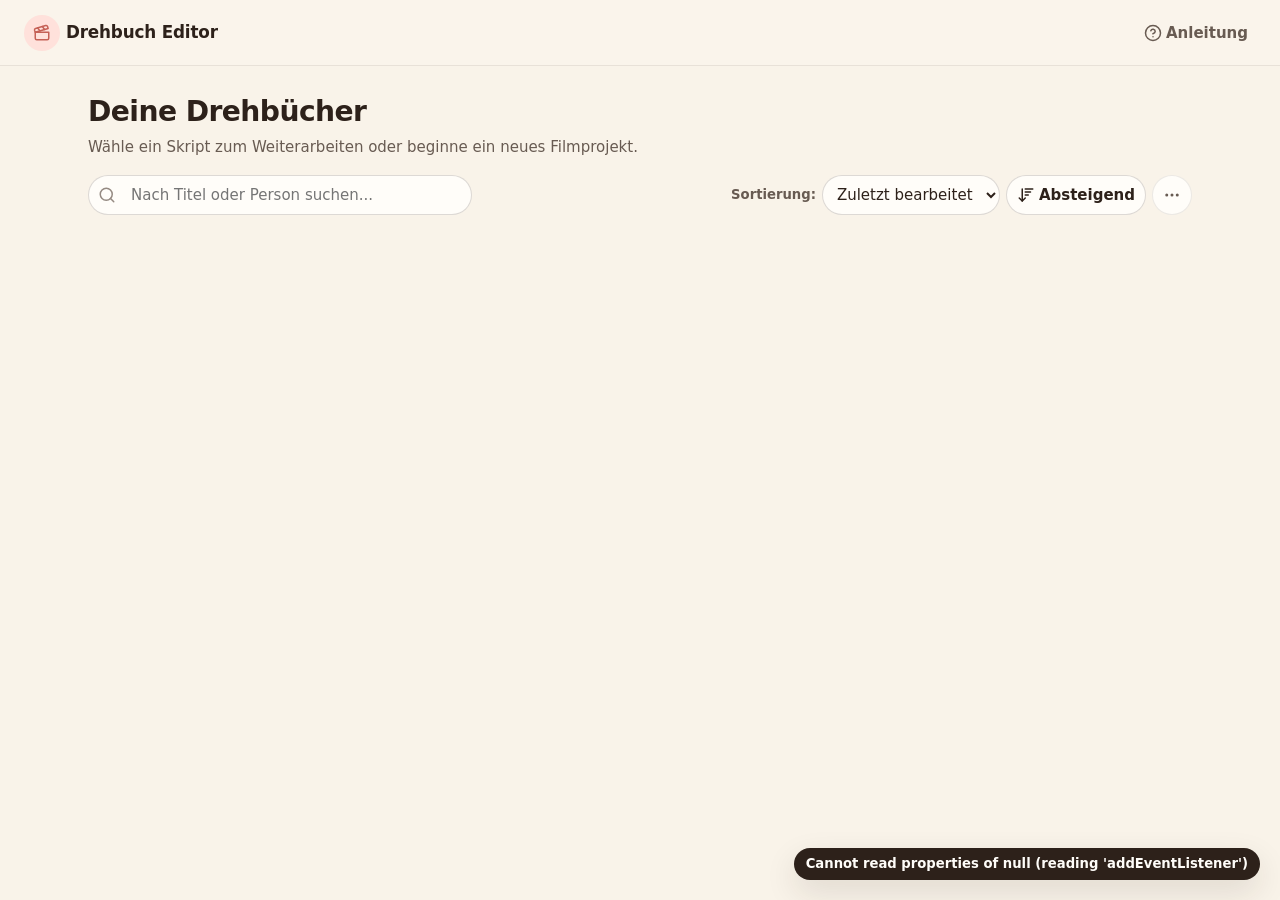
==== index.html @ 8067c12a "Removed Onboarding" ====
<!DOCTYPE html>
<html lang='de'>
<head>
	<meta charset='UTF-8'>
	<meta name='viewport' content='width=device-width, initial-scale=1.0'>
	<title>Drehbuch Editor</title>
	<link rel='stylesheet' href='./styles/design-tokens.css'>
	<link rel='stylesheet' href='./styles/workspace-layout.css'>
</head>
<body>
	<a class='skip-link' href='#main-workspace'>Zum Hauptinhalt springen</a>

	<header class='top-navigation-bar no-print' role='banner'>
		<div class='navigation-left-group'>
			<button type='button' id='return-to-dashboard-button' class='button-ghost is-hidden' aria-label='Zurück zur Dokumentenübersicht'>
				<span data-icon-name='arrowLeft' class='icon-slot'></span>
				<span>Alle Drehbücher</span>
			</button>
			<div id='brand-header-title' class='brand-identity'>
				<span class='brand-badge-circle'>
					<span data-icon-name='clapperboard' class='icon-slot brand-icon'></span>
				</span>
				<span class='brand-name'>Drehbuch Editor</span>
			</div>
			<span id='save-status-text' class='save-status-pill is-hidden' role='status' aria-live='polite'></span>
		</div>

		<div class='navigation-right-group'>
			<button type='button' id='show-onboarding-guide-button' class='button-ghost' aria-label='Kurzanleitung als Popup öffnen'>
				<span data-icon-name='helpCircle' class='icon-slot'></span>
				<span class='hide-on-small-mobile'>Anleitung</span>
			</button>

			<div id='editor-header-toolbar' class='editor-toolbar-actions is-hidden'>
				<button type='button' id='open-import-modal-button' class='button-secondary'>
					<span data-icon-name='sparkles' class='icon-slot'></span>
					<span>Code einfügen</span>
				</button>

				<button type='button' id='direct-pdf-print-button' class='button-secondary' title='Direkt im Browser als PDF speichern oder drucken'>
					<span data-icon-name='printer' class='icon-slot'></span>
					<span class='hide-on-small-mobile'>Als PDF drucken</span>
				</button>

				<div class='split-button-container'>
					<button type='button' id='submit-to-overleaf-button' class='button-primary split-primary-part'>
						<span>In Overleaf öffnen</span>
						<span data-icon-name='externalLink' class='icon-slot'></span>
					</button>
					<button type='button' id='toggle-export-dropdown-button' class='button-primary split-toggle-part' aria-haspopup='true' aria-expanded='false' aria-label='Weitere Exportformate öffnen'>
						<span data-icon-name='chevronDown' class='icon-slot'></span>
					</button>
					<div id='export-options-dropdown' class='floating-dropdown-menu is-hidden' role='menu'>
						<button type='button' id='copy-latex-clipboard-button' class='dropdown-action-item' role='menuitem'>
							<span data-icon-name='copy' class='icon-slot'></span>
							<span>LaTeX-Code kopieren</span>
						</button>
						<button type='button' id='download-tex-document-button' class='dropdown-action-item' role='menuitem'>
							<span data-icon-name='download' class='icon-slot'></span>
							<span>Als .tex-Datei speichern</span>
						</button>
					</div>
				</div>
			</div>
		</div>
	</header>

	<main id='main-workspace' class='workspace-shell' tabindex='-1'>
		<section id='dashboard-view-container' class='dashboard-view no-print' aria-label='Drehbuch-Übersicht'>
			<div class='dashboard-welcome-header'>
				<div class='dashboard-welcome-text'>
					<h1 class='dashboard-heading'>Deine Drehbücher</h1>
					<p class='dashboard-subheading'>Wähle ein Skript zum Weiterarbeiten oder beginne ein neues Filmprojekt.</p>
				</div>

				<div class='dashboard-controls-bar'>
					<div class='search-input-wrapper'>
						<span data-icon-name='search' class='icon-slot search-field-icon'></span>
						<input type='search' id='dashboard-search-field' class='input-control search-field-input' placeholder='Nach Titel oder Person suchen...' aria-label='Drehbücher durchsuchen'>
					</div>

					<div class='sorting-controls-group'>
						<label for='dashboard-sort-criterion' class='control-inline-label'>Sortierung:</label>
						<select id='dashboard-sort-criterion' class='select-control'>
							<option value='modificationTimestamp'>Zuletzt bearbeitet</option>
							<option value='creationTimestamp'>Erstellungsdatum</option>
							<option value='title'>Alphabetisch</option>
						</select>

						<button type='button' id='dashboard-sort-direction-button' class='button-secondary' aria-label='Sortierreihenfolge umkehren'>
							<span data-icon-name='sortDescending' id='sort-direction-icon-slot' class='icon-slot'></span>
							<span id='sort-direction-label-text' class='hide-on-small-mobile'>Absteigend</span>
						</button>

						<div class='relative-dropdown-anchor'>
							<button type='button' id='toggle-backup-dropdown-button' class='button-icon-square' aria-haspopup='true' aria-expanded='false' aria-label='Sicherung verwalten' title='Alle Drehbücher sichern oder laden'>
								<span data-icon-name='moreHorizontal' class='icon-slot'></span>
							</button>
							<div id='backup-dropdown-menu' class='floating-dropdown-menu is-hidden' role='menu'>
								<button type='button' id='export-all-backup-button' class='dropdown-action-item' role='menuitem'>
									<span data-icon-name='download' class='icon-slot'></span>
									<span>Sammlung sichern (.json)</span>
								</button>
								<label for='import-all-backup-input' class='dropdown-action-item file-trigger-label' role='menuitem' tabindex='0'>
									<span data-icon-name='upload' class='icon-slot'></span>
									<span>Sammlung einlesen (.json)</span>
								</label>
								<input type='file' id='import-all-backup-input' class='visually-hidden' accept='application/json'>
							</div>
						</div>
					</div>
				</div>
			</div>

			<div id='documents-grid-list' class='documents-grid-layout' role='list' aria-label='Gespeicherte Drehbücher'></div>
		</section>

		<section id='editor-view-container' class='editor-view is-hidden' aria-label='Drehbuch-Manuskript'>
			<div id='printable-cover-page' class='print-only-cover-page'>
				<div class='print-cover-center'>
					<h1 id='print-cover-title' class='print-title-heading'></h1>
					<p class='print-byline-prefix'>geschrieben von</p>
					<p id='print-cover-author' class='print-author-name'></p>
				</div>
				<div id='print-cover-address' class='print-cover-address-box'></div>
			</div>

			<div class='screenplay-page-sheet'>
				<header class='manuscript-header-zone no-print'>
					<input type='text' id='editor-title-field' class='manuscript-title-field' placeholder='Titel deines Drehbuchs' aria-label='Titel des Drehbuchs'>

					<div class='manuscript-byline-row'>
						<span class='byline-word'>geschrieben von</span>
						<input type='text' id='editor-author-field' class='manuscript-author-field' placeholder='Dein Name' aria-label='Autorin oder Autor'>
						<button type='button' id='toggle-cover-settings-button' class='button-subtle-link' aria-expanded='false' aria-controls='cover-settings-panel'>
							<span data-icon-name='sliders' class='icon-slot'></span>
							<span>Deckblatt &amp; Extras</span>
						</button>
					</div>

					<div id='cover-settings-panel' class='cover-settings-panel is-hidden'>
						<div class='settings-field-column'>
							<label for='editor-address-field' class='settings-field-label'>Kontaktangaben oder Kursnotiz auf dem Deckblatt (jede Zeile steht einzeln untereinander)</label>
							<textarea id='editor-address-field' class='textarea-control address-textarea' rows='3' placeholder='Max Mustermann&#10;Musterstraße 12&#10;Projektkurs Film'></textarea>
						</div>

						<div class='settings-checkboxes-grid'>
							<label class='checkbox-option-label'>
								<input type='checkbox' id='setting-coverpage-checkbox'>
								<span>Eigenes Deckblatt voranstellen</span>
							</label>
							<label class='checkbox-option-label'>
								<input type='checkbox' id='setting-fadein-checkbox'>
								<span>Mit <strong>AUFBLENDE:</strong> beginnen</span>
							</label>
							<label class='checkbox-option-label'>
								<input type='checkbox' id='setting-fadeout-checkbox'>
								<span>Mit <strong>ABBLENDE.</strong> ausblenden</span>
							</label>
							<label class='checkbox-option-label'>
								<input type='checkbox' id='setting-theend-checkbox'>
								<span>Mit <strong>ENDE</strong> abschließen</span>
							</label>
						</div>
					</div>
				</header>

				<div id='fade-in-print-marker' class='manuscript-static-marker'>AUFBLENDE:</div>

				<div id='manuscript-blocks-list' class='manuscript-blocks-stream' role='list' aria-label='Drehbuch-Bausteine'></div>

				<div id='fade-out-print-marker' class='manuscript-static-marker marker-right'>ABBLENDE.</div>
				<div id='the-end-print-marker' class='manuscript-static-marker marker-center'>ENDE</div>

				<footer class='manuscript-bottom-toolbar no-print' role='toolbar' aria-label='Neuen Baustein am Ende einfügen'>
					<span class='toolbar-caption'>Neuen Abschnitt anfügen:</span>
					<button type='button' class='button-pill-add pill-add-scene' data-append-block-type='scene_heading'>
						<span data-icon-name='plus' class='icon-slot'></span>
						<span>Szene</span>
					</button>
					<button type='button' class='button-pill-add pill-add-action' data-append-block-type='action'>
						<span data-icon-name='plus' class='icon-slot'></span>
						<span>Handlung</span>
					</button>
					<button type='button' class='button-pill-add pill-add-dialogue' data-append-block-type='dialogue'>
						<span data-icon-name='plus' class='icon-slot'></span>
						<span>Dialog</span>
					</button>
					<button type='button' class='button-pill-add pill-add-transition' data-append-block-type='transition'>
						<span data-icon-name='plus' class='icon-slot'></span>
						<span>Übergang</span>
					</button>
				</footer>
			</div>
		</section>
	</main>

	<!-- <dialog id='onboarding-guide-modal' class='modal-overlay-dialog guide-modal-dialog no-print' aria-labelledby='onboarding-heading'>
		<div class='modal-card-surface guide-modal-surface'>
			<div class='onboarding-header-bar'>
				<div class='onboarding-title-group'>
					<span class='onboarding-eyebrow'>Kurzanleitung</span>
					<h2 id='onboarding-heading' class='onboarding-main-title'>So entsteht dein Drehbuch in 3 einfachen Schritten</h2>
				</div>
				<button type='button' id='close-onboarding-guide-button' class='button-icon-square' aria-label='Anleitung schließen'>
					<span data-icon-name='close' class='icon-slot'></span>
				</button>
			</div>

			<div class='onboarding-steps-list'>
				<article class='onboarding-step-card'>
					<figure class='onboarding-image-frame'>
						<img src='' alt='Screenshot zu Schritt 1: Ideen frei tippen oder KI-Szenen einfügen' class='onboarding-custom-image is-hidden' data-onboarding-image-slot='step-one'>
						<div class='onboarding-vector-fallback' data-illustration-slot='stepOneIllustration'></div>
					</figure>
					<div class='onboarding-step-body'>
						<span class='step-number-badge badge-pastel-peach'>Schritt 1</span>
						<h3 class='onboarding-step-title'>Drauflosschreiben oder KI-Text einfügen</h3>
						<p class='onboarding-step-text'>Tippe deine Geschichte direkt auf das warme Manuskriptblatt oder kopiere fertige Szenen aus deinem KI-Chat über den Button „Text / KI-Szene einfügen“ direkt ins Dokument.</p>
					</div>
				</article>

				<article class='onboarding-step-card'>
					<figure class='onboarding-image-frame'>
						<img src='' alt='Screenshot zu Schritt 2: Farbige Bausteine für Szene, Handlung und Dialog wählen' class='onboarding-custom-image is-hidden' data-onboarding-image-slot='step-two'>
						<div class='onboarding-vector-fallback' data-illustration-slot='stepTwoIllustration'></div>
					</figure>
					<div class='onboarding-step-body'>
						<span class='step-number-badge badge-pastel-sage'>Schritt 2</span>
						<h3 class='onboarding-step-title'>Sanfte Bausteine statt Formatierungs-Stress</h3>
						<p class='onboarding-step-text'>Wähle einfach zwischen Szene, Handlung, Dialog und Übergang. Alle Einrückungen, Großbuchstaben und Regieklammern erledigt Drehbuch Editor automatisch im Hintergrund.</p>
					</div>
				</article>

				<article class='onboarding-step-card'>
					<figure class='onboarding-image-frame'>
						<img src='' alt='Screenshot zu Schritt 3: Sofort als PDF drucken oder in Overleaf öffnen' class='onboarding-custom-image is-hidden' data-onboarding-image-slot='step-three'>
						<div class='onboarding-vector-fallback' data-illustration-slot='stepThreeIllustration'></div>
					</figure>
					<div class='onboarding-step-body'>
						<span class='step-number-badge badge-pastel-lavender'>Schritt 3</span>
						<h3 class='onboarding-step-title'>Mit einem Klick zum fertigen Film-Skript</h3>
						<p class='onboarding-step-text'>Speichere dein Werk jederzeit direkt über „Als PDF drucken“ oder öffne das fertig gesetzte Drehbuch mit nur einem Klick in Overleaf.</p>
					</div>
				</article>
			</div>

			<div class='guide-modal-footer'>
				<button type='button' id='dismiss-onboarding-guide-button' class='button-primary'>
					<span data-icon-name='check' class='icon-slot'></span>
					<span>Alles klar, los geht’s!</span>
				</button>
			</div>
		</div>
	</dialog> -->

	<dialog id='import-script-modal' class='modal-overlay-dialog no-print' aria-labelledby='import-modal-title'>
		<div class='modal-card-surface'>
			<div class='modal-header-row'>
				<h2 id='import-modal-title' class='modal-heading-text'>Szene oder Skript-Text einfügen</h2>
				<button type='button' id='close-import-modal-button' class='button-icon-square' aria-label='Fenster schließen'>
					<span data-icon-name='close' class='icon-slot'></span>
				</button>
			</div>

			<p class='modal-explanation-text'>
				Kopiere LaTeX-Code hier hinein. Der Text wird automatisch in passende Drehbuch-Bausteine umgewandelt.
			</p>

			<div class='ai-prompt-helper-box'>
				<button type='button' id='copy-ai-prompt-template-button' class='button-subtle-link'>
					<span data-icon-name='copy' class='icon-slot'></span>
					<span>Passende KI-Vorlage kopieren</span>
				</button>
			</div>

			<textarea id='import-raw-source-textarea' class='textarea-control import-source-textarea' rows='9' placeholder='INNEN CAFÉ AM MORGEN - TAG&#10;&#10;LINA rührt gedankenverloren in ihrem Kakao...&#10;&#10;LINA (leise)&#10;Glaubst du, sie haben uns bemerkt?' aria-label='Einzufügender Drehbuch- oder LaTeX-Text'></textarea>

			<div class='modal-footer-actions'>
				<label class='checkbox-option-label'>
					<input type='checkbox' id='replace-existing-blocks-checkbox'>
					<span>Bisherigen Inhalt im aktuellen Drehbuch komplett ersetzen</span>
				</label>
				<div class='modal-buttons-group'>
					<button type='button' id='cancel-import-modal-button' class='button-secondary'>Abbrechen</button>
					<button type='button' id='confirm-import-modal-button' class='button-primary'>
						<span data-icon-name='check' class='icon-slot'></span>
						<span>In Drehbuch übernehmen</span>
					</button>
				</div>
			</div>
		</div>
	</dialog>

	<datalist id='known-characters-datalist'></datalist>

	<datalist id='slugline-times-datalist'>
		<option value='TAG'></option>
		<option value='NACHT'></option>
		<option value='FORTLAUFEND'></option>
		<option value='SPÄTER'></option>
		<option value='MORGEN'></option>
		<option value='ABEND'></option>
	</datalist>

	<form id='overleaf-post-form' action='https://www.overleaf.com/docs' method='post' target='_blank' class='visually-hidden'>
		<input type='hidden' name='snip_name' id='overleaf-snip-filename' value='drehbuch.tex'>
		<textarea name='snip' id='overleaf-snip-code'></textarea>
	</form>

	<div id='toast-notifications-region' class='toast-stack-region no-print' role='status' aria-live='polite'></div>

	<script type='module' src='./scripts/application-controller.js'></script>
</body>
</html>
---- styles/design-tokens.css ----
:root {
	--color-brand-primary: oklch(61% 0.13 28);
	--color-brand-hover: color-mix(in oklch, var(--color-brand-primary) 88%, oklch(20% 0.02 28) 12%);
	--color-brand-tint: oklch(93.5% 0.036 32);

	--color-surface-desk: oklch(96.6% 0.015 78);
	--color-surface-paper: oklch(99.4% 0.006 82);
	--color-surface-muted: oklch(94.2% 0.018 76);
	--color-surface-slugbar: oklch(93.8% 0.032 155);

	--color-pastel-scene: oklch(93.8% 0.032 155);
	--color-pastel-scene-ink: oklch(34% 0.06 155);
	--color-pastel-action: oklch(94.8% 0.034 82);
	--color-pastel-action-ink: oklch(38% 0.06 72);
	--color-pastel-dialogue: oklch(94.2% 0.032 298);
	--color-pastel-dialogue-ink: oklch(36% 0.065 298);
	--color-pastel-transition: oklch(94.2% 0.028 232);
	--color-pastel-transition-ink: oklch(36% 0.06 232);

	--color-text-ink: oklch(26% 0.022 55);
	--color-text-secondary: oklch(48% 0.022 55);
	--color-text-subtle: oklch(64% 0.018 55);
	--color-text-on-brand: oklch(99.5% 0.005 80);

	--color-border-hairline: color-mix(in oklch, var(--color-text-ink) 9%, transparent);
	--color-border-distinct: color-mix(in oklch, var(--color-text-ink) 16%, transparent);
	--color-danger-crimson: oklch(56% 0.16 22);

	--space-025: 0.125rem;
	--space-050: 0.25rem;
	--space-075: 0.375rem;
	--space-100: 0.5rem;
	--space-125: 0.625rem;
	--space-150: 0.75rem;
	--space-200: 1rem;
	--space-250: 1.25rem;
	--space-300: 1.5rem;
	--space-400: 2rem;
	--space-500: 2.5rem;
	--space-600: 3rem;

	--touch-target-minimum: 2.75rem;

	--font-family-ui: 'Avenir Next', 'Nunito', 'Segoe UI', system-ui, -apple-system, sans-serif;
	--font-family-script: 'Courier Prime', 'Courier New', Courier, monospace;

	--font-size-xs: clamp(0.76rem, 0.73rem + 0.12vw, 0.825rem);
	--font-size-sm: clamp(0.86rem, 0.83rem + 0.15vw, 0.9375rem);
	--font-size-base: clamp(0.96rem, 0.93rem + 0.18vw, 1.05rem);
	--font-size-lg: clamp(1.15rem, 1.06rem + 0.35vw, 1.375rem);
	--font-size-xl: clamp(1.45rem, 1.28rem + 0.6vw, 1.9rem);

	--radius-small: 0.625rem;
	--radius-medium: 0.9375rem;
	--radius-large: 1.375rem;
	--radius-pill: 999rem;

	--shadow-card: 0 0.125rem 0 var(--color-border-hairline);
	--shadow-card-hover: 0 0.375rem 0 color-mix(in oklch, var(--color-brand-primary) 22%, transparent);
	--shadow-popover: 0 0.75rem 2rem color-mix(in oklch, var(--color-text-ink) 12%, transparent);
	--focus-outline-ring: 0 0 0 0.1875rem color-mix(in oklch, var(--color-brand-primary) 32%, transparent);

	--transition-fast: 160ms cubic-bezier(0.22, 1, 0.36, 1);
}

@media (prefers-color-scheme: dark) {
	:root {
		--color-brand-primary: oklch(76% 0.105 32);
		--color-brand-hover: color-mix(in oklch, var(--color-brand-primary) 88%, oklch(100% 0 0) 12%);
		--color-brand-tint: oklch(28% 0.035 32);

		--color-surface-desk: oklch(18% 0.015 55);
		--color-surface-paper: oklch(22.5% 0.016 55);
		--color-surface-muted: oklch(26.5% 0.018 55);
		--color-surface-slugbar: oklch(28% 0.03 155);

		--color-pastel-scene: oklch(28% 0.03 155);
		--color-pastel-scene-ink: oklch(85% 0.05 155);
		--color-pastel-action: oklch(29% 0.03 80);
		--color-pastel-action-ink: oklch(86% 0.05 80);
		--color-pastel-dialogue: oklch(28% 0.032 298);
		--color-pastel-dialogue-ink: oklch(86% 0.05 298);
		--color-pastel-transition: oklch(28% 0.028 232);
		--color-pastel-transition-ink: oklch(85% 0.045 232);

		--color-text-ink: oklch(93% 0.012 75);
		--color-text-secondary: oklch(74% 0.015 70);
		--color-text-subtle: oklch(56% 0.014 65);
		--color-text-on-brand: oklch(18% 0.02 32);

		--color-border-hairline: color-mix(in oklch, var(--color-text-ink) 10%, transparent);
		--color-border-distinct: color-mix(in oklch, var(--color-text-ink) 18%, transparent);
		--color-danger-crimson: oklch(72% 0.14 22);
	}
}

@media (prefers-reduced-motion: reduce) {
	:root {
		--transition-fast: 0ms;
	}

	*,
	*::before,
	*::after {
		animation-duration: 0.01ms !important;
		transition-duration: 0.01ms !important;
	}
}
---- styles/workspace-layout.css ----
*,
*::before,
*::after {
	box-sizing: border-box;
	margin: 0;
	padding: 0;
}

html {
	font-size: 100%;
	background-color: var(--color-surface-desk);
	color: var(--color-text-ink);
	font-family: var(--font-family-ui);
	line-height: 1.55;
	-webkit-text-size-adjust: 100%;
}

body {
	min-height: 100vh;
	display: flex;
	flex-direction: column;
}

.visually-hidden {
	position: absolute;
	width: 0.0625rem;
	height: 0.0625rem;
	overflow: hidden;
	clip: rect(0, 0, 0, 0);
}

.is-hidden,
.print-only-cover-page {
	display: none !important;
}

.icon-slot {
	display: inline-flex;
	align-items: center;
	justify-content: center;
	width: 1.125rem;
	height: 1.125rem;
	flex-shrink: 0;
}

.icon-slot svg {
	width: 100%;
	height: 100%;
	stroke: currentColor;
	stroke-width: 2;
	stroke-linecap: round;
	stroke-linejoin: round;
	fill: none;
}

.skip-link {
	position: absolute;
	top: -8rem;
	left: var(--space-200);
	background-color: var(--color-brand-primary);
	color: var(--color-text-on-brand);
	padding: var(--space-100) var(--space-200);
	border-radius: var(--radius-pill);
	text-decoration: none;
	font-weight: 600;
	z-index: 100;
}

.skip-link:focus {
	top: var(--space-100);
}

.top-navigation-bar {
	position: sticky;
	top: 0;
	z-index: 40;
	min-height: 4.125rem;
	display: flex;
	flex-wrap: wrap;
	align-items: center;
	justify-content: space-between;
	gap: var(--space-100);
	padding: var(--space-075) var(--space-300);
	background-color: color-mix(in oklch, var(--color-surface-desk) 88%, var(--color-surface-paper));
	backdrop-filter: blur(0.625rem);
	border-bottom: 0.0625rem solid var(--color-border-hairline);
}

.navigation-left-group,
.navigation-right-group,
.editor-toolbar-actions {
	display: flex;
	flex-wrap: wrap;
	align-items: center;
	gap: var(--space-075);
}

.brand-identity {
	display: inline-flex;
	align-items: center;
	gap: var(--space-075);
	font-weight: 700;
	font-size: var(--font-size-base);
	letter-spacing: -0.01em;
}

.brand-badge-circle {
	width: 2.25rem;
	height: 2.25rem;
	border-radius: var(--radius-pill);
	background-color: var(--color-brand-tint);
	color: var(--color-brand-primary);
	display: inline-flex;
	align-items: center;
	justify-content: center;
}

.save-status-pill {
	font-size: var(--font-size-xs);
	color: var(--color-pastel-scene-ink);
	padding: var(--space-025) var(--space-100);
	background-color: var(--color-pastel-scene);
	border-radius: var(--radius-pill);
	font-weight: 600;
}

.button-primary,
.button-secondary,
.button-ghost,
.button-icon-square,
.button-subtle-link,
.button-pill-add {
	min-height: 2.5rem;
	font-family: inherit;
	font-size: var(--font-size-sm);
	font-weight: 600;
	border-radius: var(--radius-pill);
	cursor: pointer;
	display: inline-flex;
	align-items: center;
	justify-content: center;
	gap: var(--space-050);
	transition: background-color var(--transition-fast), border-color var(--transition-fast), color var(--transition-fast), transform var(--transition-fast);
	touch-action: manipulation;
}

.button-primary:active,
.button-secondary:active,
.button-pill-add:active {
	transform: scale(0.98);
}

.button-primary {
	background-color: var(--color-brand-primary);
	color: var(--color-text-on-brand);
	border: none;
	padding: var(--space-050) var(--space-150);
}

.button-primary:hover {
	background-color: var(--color-brand-hover);
}

.button-secondary {
	background-color: var(--color-surface-paper);
	color: var(--color-text-ink);
	border: 0.0625rem solid var(--color-border-distinct);
	padding: var(--space-050) var(--space-125);
}

.button-secondary:hover {
	background-color: var(--color-surface-muted);
}

.button-ghost {
	background-color: transparent;
	color: var(--color-text-secondary);
	border: none;
	padding: var(--space-050) var(--space-100);
}

.button-ghost:hover {
	color: var(--color-text-ink);
	background-color: var(--color-surface-muted);
}

.button-icon-square {
	width: 2.5rem;
	height: 2.5rem;
	border-radius: var(--radius-pill);
	background-color: var(--color-surface-paper);
	color: var(--color-text-secondary);
	border: 0.0625rem solid var(--color-border-hairline);
}

.button-icon-square:hover {
	color: var(--color-text-ink);
	background-color: var(--color-surface-muted);
}

.button-subtle-link {
	min-height: 2rem;
	background: var(--color-brand-tint);
	border: none;
	color: var(--color-brand-primary);
	font-size: var(--font-size-xs);
	font-weight: 600;
	padding: var(--space-025) var(--space-100);
	border-radius: var(--radius-pill);
}

.button-subtle-link:hover {
	background-color: color-mix(in oklch, var(--color-brand-primary) 20%, var(--color-surface-paper));
}

.split-button-container,
.relative-dropdown-anchor {
	position: relative;
	display: inline-flex;
	align-items: center;
}

.split-primary-part {
	border-top-right-radius: 0;
	border-bottom-right-radius: 0;
}

.split-toggle-part {
	border-top-left-radius: 0;
	border-bottom-left-radius: 0;
	border-left: 0.0625rem solid color-mix(in oklch, var(--color-text-on-brand) 25%, transparent);
	padding-left: var(--space-075);
	padding-right: var(--space-100);
}

.floating-dropdown-menu {
	position: absolute;
	top: calc(100% + var(--space-050));
	right: 0;
	min-width: 15.5rem;
	background-color: var(--color-surface-paper);
	border: 0.0625rem solid var(--color-border-distinct);
	border-radius: var(--radius-medium);
	box-shadow: var(--shadow-popover);
	padding: var(--space-050);
	z-index: 60;
	display: flex;
	flex-direction: column;
	gap: var(--space-025);
}

.dropdown-action-item {
	min-height: 2.5rem;
	width: 100%;
	text-align: left;
	background: none;
	border: none;
	font-family: inherit;
	font-size: var(--font-size-sm);
	font-weight: 500;
	color: var(--color-text-ink);
	padding: var(--space-075) var(--space-100);
	border-radius: var(--radius-small);
	cursor: pointer;
	display: flex;
	align-items: center;
	gap: var(--space-075);
}

.dropdown-action-item:hover {
	background-color: var(--color-surface-muted);
}

.dropdown-action-danger {
	color: var(--color-danger-crimson);
}

.workspace-shell {
	flex: 1;
	width: 100%;
	max-width: 72rem;
	margin: 0 auto;
	padding: var(--space-300);
}

.dashboard-welcome-header {
	display: flex;
	flex-direction: column;
	gap: var(--space-200);
	margin-bottom: var(--space-300);
}

.dashboard-heading {
	font-size: var(--font-size-xl);
	font-weight: 700;
	letter-spacing: -0.02em;
}

.dashboard-subheading {
	font-size: var(--font-size-sm);
	color: var(--color-text-secondary);
	margin-top: var(--space-025);
}

.dashboard-controls-bar {
	display: flex;
	flex-wrap: wrap;
	align-items: center;
	justify-content: space-between;
	gap: var(--space-150);
}

.search-input-wrapper {
	position: relative;
	display: flex;
	align-items: center;
	flex: 1;
	min-width: 15rem;
	max-width: 24rem;
}

.search-field-icon {
	position: absolute;
	left: var(--space-125);
	color: var(--color-text-subtle);
	pointer-events: none;
}

.input-control,
.select-control,
.textarea-control {
	font-family: inherit;
	font-size: var(--font-size-sm);
	color: var(--color-text-ink);
	background-color: var(--color-surface-paper);
	border: 0.0625rem solid var(--color-border-distinct);
	border-radius: var(--radius-pill);
	padding: var(--space-075) var(--space-125);
	min-height: 2.5rem;
}

.textarea-control {
	border-radius: var(--radius-medium);
}

.search-field-input {
	width: 100%;
	padding-left: 2.625rem;
}

.sorting-controls-group {
	display: flex;
	flex-wrap: wrap;
	align-items: center;
	gap: var(--space-075);
}

.control-inline-label {
	font-size: var(--font-size-xs);
	font-weight: 600;
	color: var(--color-text-secondary);
}

.input-control:focus,
.select-control:focus,
.textarea-control:focus,
.button-primary:focus-visible,
.button-secondary:focus-visible,
.button-ghost:focus-visible,
.button-icon-square:focus-visible,
.button-pill-add:focus-visible,
.block-drag-handle:focus-visible,
.block-tool-button:focus-visible,
.block-type-select-pill:focus-visible,
.document-sheet-trigger:focus-visible {
	outline: none;
	box-shadow: var(--focus-outline-ring);
}

.documents-grid-layout {
	display: grid;
	grid-template-columns: repeat(auto-fill, minmax(12.5rem, 1fr));
	gap: var(--space-250);
}

.document-grid-item {
	position: relative;
	display: flex;
	flex-direction: column;
}

.document-sheet-trigger {
	width: 100%;
	background: none;
	border: none;
	text-align: left;
	font-family: inherit;
	color: inherit;
	cursor: pointer;
	display: flex;
	flex-direction: column;
	gap: var(--space-100);
	border-radius: var(--radius-large);
}

.sheet-thumbnail-surface {
	aspect-ratio: 1 / 1.26;
	width: 100%;
	background-color: var(--color-surface-paper);
	border: 0.0625rem solid var(--color-border-distinct);
	border-radius: var(--radius-large);
	box-shadow: var(--shadow-card);
	padding: var(--space-200);
	display: flex;
	flex-direction: column;
	justify-content: space-between;
	position: relative;
	overflow: hidden;
	transition: transform var(--transition-fast), box-shadow var(--transition-fast), border-color var(--transition-fast);
}

.sheet-pastel-band {
	position: absolute;
	top: 0;
	left: 0;
	right: 0;
	height: 0.625rem;
	background-color: var(--color-pastel-scene);
}

.pastel-band-0 {
	background-color: var(--color-brand-tint);
}

.pastel-band-1 {
	background-color: var(--color-pastel-scene);
}

.pastel-band-2 {
	background-color: var(--color-pastel-dialogue);
}

.pastel-band-3 {
	background-color: var(--color-pastel-action);
}

.document-sheet-trigger:hover .sheet-thumbnail-surface {
	transform: translateY(-0.1875rem);
	border-color: var(--color-brand-primary);
	box-shadow: var(--shadow-card-hover);
}

.sheet-thumbnail-create {
	align-items: center;
	justify-content: center;
	border: 0.125rem dashed var(--color-border-distinct);
	box-shadow: none;
	background-color: color-mix(in oklch, var(--color-surface-paper) 65%, transparent);
	gap: var(--space-100);
}

.document-sheet-trigger:hover .sheet-thumbnail-create {
	border-color: var(--color-brand-primary);
	background-color: var(--color-brand-tint);
}

.create-plus-circle {
	width: 3.5rem;
	height: 3.5rem;
	border-radius: var(--radius-pill);
	background-color: var(--color-brand-tint);
	color: var(--color-brand-primary);
	display: flex;
	align-items: center;
	justify-content: center;
}

.create-plus-circle .icon-slot {
	width: 1.5rem;
	height: 1.5rem;
}

.thumbnail-script-lines {
	display: flex;
	flex-direction: column;
	gap: var(--space-075);
	margin-top: var(--space-100);
}

.script-line-bar {
	height: 0.25rem;
	border-radius: var(--radius-pill);
	background-color: var(--color-surface-muted);
}

.script-line-slug {
	width: 62%;
	height: 0.375rem;
	background-color: var(--color-pastel-scene);
	margin-bottom: var(--space-025);
}

.script-line-centered {
	width: 52%;
	margin: 0 auto;
	background-color: var(--color-pastel-dialogue);
}

.thumbnail-footer-meta {
	align-self: flex-start;
	font-size: var(--font-size-xs);
	font-weight: 600;
	color: var(--color-text-secondary);
	background-color: var(--color-surface-muted);
	padding: var(--space-025) var(--space-075);
	border-radius: var(--radius-pill);
}

.sheet-label-group {
	display: flex;
	flex-direction: column;
	gap: var(--space-025);
	padding: 0 var(--space-050);
}

.sheet-document-title {
	font-size: var(--font-size-sm);
	font-weight: 700;
	white-space: nowrap;
	overflow: hidden;
	text-overflow: ellipsis;
}

.sheet-document-date {
	font-size: var(--font-size-xs);
	color: var(--color-text-secondary);
}

.empty-search-state-card {
	grid-column: 1 / -1;
	background-color: var(--color-surface-paper);
	border: 0.0625rem solid var(--color-border-hairline);
	border-radius: var(--radius-large);
	padding: var(--space-300);
	text-align: center;
	display: flex;
	flex-direction: column;
	align-items: center;
	gap: var(--space-100);
}

.card-context-menu-button {
	position: absolute;
	top: var(--space-125);
	right: var(--space-100);
	width: 2.25rem;
	height: 2.25rem;
	border-radius: var(--radius-pill);
	background-color: var(--color-surface-paper);
	border: 0.0625rem solid var(--color-border-distinct);
	color: var(--color-text-secondary);
	cursor: pointer;
	opacity: 0;
	transition: opacity var(--transition-fast), background-color var(--transition-fast);
	display: flex;
	align-items: center;
	justify-content: center;
}

.card-context-menu-button:hover {
	background-color: var(--color-surface-muted);
	color: var(--color-text-ink);
}

.document-grid-item:hover .card-context-menu-button,
.document-grid-item:focus-within .card-context-menu-button,
.card-context-menu-button[aria-expanded='true'] {
	opacity: 1;
}

.screenplay-page-sheet {
	max-width: 50rem;
	margin: 0 auto;
	background-color: var(--color-surface-paper);
	border: 0.0625rem solid var(--color-border-hairline);
	border-radius: var(--radius-large);
	box-shadow: var(--shadow-card);
	padding: var(--space-500) 4rem;
	min-height: 78vh;
	display: flex;
	flex-direction: column;
}

.manuscript-header-zone {
	text-align: center;
	padding-bottom: var(--space-300);
	margin-bottom: var(--space-250);
	border-bottom: 0.0625rem dashed var(--color-border-distinct);
}

.manuscript-title-field {
	width: 100%;
	text-align: center;
	font-family: var(--font-family-script);
	font-size: var(--font-size-xl);
	font-weight: 700;
	color: var(--color-text-ink);
	background: transparent;
	border: none;
	border-radius: var(--radius-small);
	padding: var(--space-050);
}

.manuscript-byline-row {
	display: flex;
	flex-wrap: wrap;
	align-items: center;
	justify-content: center;
	gap: var(--space-075);
	margin-top: var(--space-050);
}

.byline-word {
	font-size: var(--font-size-sm);
	color: var(--color-text-secondary);
}

.manuscript-author-field {
	font-family: var(--font-family-ui);
	font-size: var(--font-size-sm);
	font-weight: 600;
	color: var(--color-text-ink);
	background-color: var(--color-surface-muted);
	border: 0.0625rem solid transparent;
	border-radius: var(--radius-pill);
	padding: var(--space-025) var(--space-100);
	text-align: center;
	min-width: 12rem;
}

.manuscript-title-field:focus,
.manuscript-author-field:focus {
	outline: none;
	background-color: var(--color-surface-muted);
	border-color: var(--color-brand-primary);
}

.cover-settings-panel {
	margin-top: var(--space-200);
	padding: var(--space-200);
	background-color: var(--color-surface-muted);
	border-radius: var(--radius-medium);
	text-align: left;
	display: flex;
	flex-direction: column;
	gap: var(--space-150);
}

.settings-field-column {
	display: flex;
	flex-direction: column;
	gap: var(--space-050);
}

.settings-field-label {
	font-size: var(--font-size-xs);
	font-weight: 600;
	color: var(--color-text-secondary);
}

.address-textarea {
	font-family: var(--font-family-script);
	resize: vertical;
}

.settings-checkboxes-grid {
	display: grid;
	grid-template-columns: repeat(auto-fit, minmax(13.5rem, 1fr));
	gap: var(--space-100);
	font-size: var(--font-size-xs);
	color: var(--color-text-ink);
}

.checkbox-option-label {
	display: inline-flex;
	align-items: center;
	gap: var(--space-050);
	cursor: pointer;
	padding: var(--space-050) var(--space-075);
	background-color: var(--color-surface-paper);
	border-radius: var(--radius-small);
	border: 0.0625rem solid var(--color-border-hairline);
}

.checkbox-option-label input[type='checkbox'] {
	accent-color: var(--color-brand-primary);
	width: 1rem;
	height: 1rem;
}

.manuscript-static-marker {
	font-family: var(--font-family-script);
	font-size: var(--font-size-base);
	font-weight: 700;
	color: var(--color-text-secondary);
	margin: var(--space-150) 0;
}

.marker-right {
	text-align: right;
}

.marker-center {
	text-align: center;
	margin-top: var(--space-300);
}

.manuscript-blocks-stream {
	display: flex;
	flex-direction: column;
	gap: var(--space-150);
	flex: 1;
	font-family: var(--font-family-script);
}

.manuscript-block-node {
	position: relative;
	padding: var(--space-100) var(--space-125);
	border-radius: var(--radius-medium);
	border: 0.0625rem solid transparent;
	transition: background-color var(--transition-fast), border-color var(--transition-fast), opacity var(--transition-fast), transform var(--transition-fast);
}

.manuscript-block-node:hover,
.manuscript-block-node:focus-within {
	background-color: color-mix(in oklch, var(--color-surface-muted) 55%, transparent);
	border-color: var(--color-border-hairline);
}

.manuscript-block-node.is-being-dragged {
	opacity: 0.45;
	background-color: var(--color-brand-tint);
	border-color: var(--color-brand-primary);
	border-style: dashed;
}

.manuscript-block-node.is-drop-target-before::before,
.manuscript-block-node.is-drop-target-after::after {
	content: '';
	position: absolute;
	left: var(--space-075);
	right: var(--space-075);
	height: 0.25rem;
	background-color: var(--color-brand-primary);
	border-radius: var(--radius-pill);
	pointer-events: none;
	z-index: 15;
}

.manuscript-block-node.is-drop-target-before::before {
	top: -0.5rem;
}

.manuscript-block-node.is-drop-target-after::after {
	bottom: -0.5rem;
}

.block-context-toolbar {
	display: flex;
	flex-wrap: wrap;
	align-items: center;
	justify-content: space-between;
	gap: var(--space-050);
	margin-bottom: var(--space-075);
	opacity: 0;
	pointer-events: none;
	transition: opacity var(--transition-fast);
	font-family: var(--font-family-ui);
}

.manuscript-block-node:hover .block-context-toolbar,
.manuscript-block-node:focus-within .block-context-toolbar {
	opacity: 1;
	pointer-events: auto;
}

.toolbar-left-cluster,
.toolbar-right-cluster {
	display: flex;
	align-items: center;
	gap: var(--space-050);
}

.block-drag-handle {
	min-width: 1.875rem;
	min-height: 1.875rem;
	background-color: var(--color-surface-paper);
	color: var(--color-text-secondary);
	border: 0.0625rem solid var(--color-border-hairline);
	border-radius: var(--radius-pill);
	padding: var(--space-025) var(--space-050);
	cursor: grab;
	display: inline-flex;
	align-items: center;
	justify-content: center;
	touch-action: none;
	user-select: none;
	transition: background-color var(--transition-fast), color var(--transition-fast), border-color var(--transition-fast);
}

.block-drag-handle:hover:not(:disabled) {
	color: var(--color-brand-primary);
	background-color: var(--color-brand-tint);
	border-color: color-mix(in oklch, var(--color-brand-primary) 30%, transparent);
}

.block-drag-handle:active:not(:disabled) {
	cursor: grabbing;
}

.block-drag-handle:disabled {
	opacity: 0.3;
	cursor: default;
}

.block-type-select-pill {
	font-family: var(--font-family-ui);
	font-size: var(--font-size-xs);
	font-weight: 700;
	border: none;
	border-radius: var(--radius-pill);
	padding: var(--space-025) var(--space-100);
	min-height: 1.875rem;
	cursor: pointer;
}

.block-type-pill-scene_heading {
	background-color: var(--color-pastel-scene);
	color: var(--color-pastel-scene-ink);
}

.block-type-pill-action {
	background-color: var(--color-pastel-action);
	color: var(--color-pastel-action-ink);
}

.block-type-pill-dialogue {
	background-color: var(--color-pastel-dialogue);
	color: var(--color-pastel-dialogue-ink);
}

.block-type-pill-transition {
	background-color: var(--color-pastel-transition);
	color: var(--color-pastel-transition-ink);
}

.block-tool-button {
	min-width: 1.875rem;
	min-height: 1.875rem;
	font-family: var(--font-family-ui);
	font-size: var(--font-size-xs);
	font-weight: 600;
	background-color: var(--color-surface-paper);
	color: var(--color-text-secondary);
	border: 0.0625rem solid var(--color-border-hairline);
	border-radius: var(--radius-pill);
	padding: var(--space-025) var(--space-075);
	cursor: pointer;
	display: inline-flex;
	align-items: center;
	justify-content: center;
	gap: var(--space-025);
}

.block-tool-button:hover:not(:disabled) {
	color: var(--color-text-ink);
	background-color: var(--color-surface-muted);
}

.block-tool-button:disabled {
	opacity: 0.3;
	cursor: default;
}

.block-tool-danger:hover {
	color: var(--color-danger-crimson);
	background-color: color-mix(in oklch, var(--color-danger-crimson) 12%, var(--color-surface-paper));
}

.slugline-bar-container {
	display: flex;
	flex-wrap: wrap;
	align-items: center;
	gap: var(--space-075);
	background-color: var(--color-pastel-scene);
	color: var(--color-pastel-scene-ink);
	padding: var(--space-075) var(--space-125);
	border-radius: var(--radius-medium);
	font-weight: 700;
}

.slugline-prefix-select {
	font-family: var(--font-family-script);
	font-size: var(--font-size-base);
	font-weight: 700;
	background: transparent;
	color: inherit;
	border: none;
	cursor: pointer;
}

.slugline-location-field {
	flex: 1;
	min-width: 10rem;
	font-family: var(--font-family-script);
	font-size: var(--font-size-base);
	font-weight: 700;
	text-transform: uppercase;
	background: transparent;
	color: inherit;
	border: none;
}

.slugline-location-field::placeholder,
.slugline-time-field::placeholder {
	color: color-mix(in oklch, var(--color-pastel-scene-ink) 52%, transparent);
}

.slugline-dash {
	opacity: 0.55;
}

.slugline-time-field {
	width: 8.5rem;
	font-family: var(--font-family-script);
	font-size: var(--font-size-base);
	font-weight: 700;
	text-transform: uppercase;
	background: transparent;
	color: inherit;
	border: none;
	text-align: right;
}

.auto-expanding-textarea {
	width: 100%;
	font-family: var(--font-family-script);
	font-size: var(--font-size-base);
	line-height: 1.55;
	color: var(--color-text-ink);
	background: transparent;
	border: none;
	resize: none;
	overflow: hidden;
}

.slugline-prefix-select:focus,
.slugline-location-field:focus,
.slugline-time-field:focus,
.auto-expanding-textarea:focus,
.dialogue-character-field:focus,
.transition-choice-select:focus {
	outline: none;
}

.dialogue-centered-column {
	max-width: 26rem;
	margin: 0 auto;
	display: flex;
	flex-direction: column;
	gap: var(--space-050);
}

.dialogue-character-header {
	display: flex;
	align-items: center;
	justify-content: center;
}

.dialogue-character-field {
	font-family: var(--font-family-script);
	font-size: var(--font-size-base);
	font-weight: 700;
	text-transform: uppercase;
	text-align: center;
	background-color: var(--color-pastel-dialogue);
	color: var(--color-pastel-dialogue-ink);
	border: none;
	border-radius: var(--radius-pill);
	padding: var(--space-025) var(--space-125);
	width: 16rem;
}

.dialogue-character-field::placeholder {
	color: color-mix(in oklch, var(--color-pastel-dialogue-ink) 55%, transparent);
}

.dialogue-segment-row {
	display: flex;
	align-items: flex-start;
	gap: var(--space-050);
}

.parenthetical-line-box {
	padding-left: var(--space-150);
	padding-right: var(--space-100);
	display: flex;
	align-items: flex-start;
	width: 100%;
	color: var(--color-text-secondary);
	font-style: italic;
}

.paren-symbol {
	user-select: none;
	line-height: 1.55;
}

.segment-delete-icon-button {
	opacity: 0;
	background: none;
	border: none;
	color: var(--color-text-subtle);
	border-radius: var(--radius-pill);
	cursor: pointer;
	padding: var(--space-025);
	min-width: 1.75rem;
	min-height: 1.75rem;
	display: inline-flex;
	align-items: center;
	justify-content: center;
}

.dialogue-segment-row:hover .segment-delete-icon-button,
.dialogue-segment-row:focus-within .segment-delete-icon-button {
	opacity: 1;
}

.segment-delete-icon-button:hover {
	color: var(--color-danger-crimson);
	background-color: var(--color-surface-muted);
}

.dialogue-inline-adder {
	display: none;
	justify-content: center;
	flex-wrap: wrap;
	gap: var(--space-075);
	margin-top: var(--space-050);
	font-family: var(--font-family-ui);
}

.manuscript-block-node:hover .dialogue-inline-adder,
.manuscript-block-node:focus-within .dialogue-inline-adder {
	display: flex;
}

.transition-right-row {
	display: flex;
	justify-content: flex-end;
}

.transition-choice-select {
	font-family: var(--font-family-script);
	font-size: var(--font-size-base);
	font-weight: 700;
	text-transform: uppercase;
	background-color: var(--color-pastel-transition);
	color: var(--color-pastel-transition-ink);
	border: none;
	border-radius: var(--radius-pill);
	padding: var(--space-025) var(--space-125);
	cursor: pointer;
	text-align: right;
}

.manuscript-bottom-toolbar {
	margin-top: var(--space-400);
	padding-top: var(--space-250);
	border-top: 0.0625rem dashed var(--color-border-distinct);
	display: flex;
	flex-wrap: wrap;
	align-items: center;
	justify-content: center;
	gap: var(--space-075);
}

.toolbar-caption {
	font-size: var(--font-size-xs);
	font-weight: 600;
	color: var(--color-text-secondary);
	margin-right: var(--space-025);
}

.button-pill-add {
	border: 0.0625rem solid transparent;
	padding: var(--space-050) var(--space-125);
}

.pill-add-scene {
	background-color: var(--color-pastel-scene);
	color: var(--color-pastel-scene-ink);
}

.pill-add-action {
	background-color: var(--color-pastel-action);
	color: var(--color-pastel-action-ink);
}

.pill-add-dialogue {
	background-color: var(--color-pastel-dialogue);
	color: var(--color-pastel-dialogue-ink);
}

.pill-add-transition {
	background-color: var(--color-pastel-transition);
	color: var(--color-pastel-transition-ink);
}

.button-pill-add:hover {
	border-color: currentColor;
}

.modal-overlay-dialog {
	margin: auto;
	width: min(42rem, 94vw);
	max-height: 90vh;
	border: 0.0625rem solid var(--color-border-distinct);
	border-radius: var(--radius-large);
	background-color: var(--color-surface-paper);
	color: var(--color-text-ink);
	box-shadow: var(--shadow-popover);
	padding: 0;
}

.guide-modal-dialog {
	width: min(52rem, 94vw);
}

.modal-overlay-dialog::backdrop {
	background-color: color-mix(in oklch, var(--color-text-ink) 36%, transparent);
	backdrop-filter: blur(0.25rem);
}

.modal-card-surface {
	padding: var(--space-300);
	display: flex;
	flex-direction: column;
	gap: var(--space-150);
}

.guide-modal-surface {
	gap: var(--space-200);
}

.onboarding-header-bar {
	display: flex;
	align-items: flex-start;
	justify-content: space-between;
	gap: var(--space-150);
}

.onboarding-eyebrow {
	display: inline-block;
	font-size: var(--font-size-xs);
	font-weight: 700;
	color: var(--color-brand-primary);
	background-color: var(--color-brand-tint);
	padding: var(--space-025) var(--space-075);
	border-radius: var(--radius-pill);
	margin-bottom: var(--space-050);
}

.onboarding-main-title {
	font-size: var(--font-size-lg);
	line-height: 1.3;
}

.onboarding-steps-list {
	display: flex;
	flex-direction: column;
	gap: var(--space-150);
}

.onboarding-step-card {
	display: grid;
	grid-template-columns: minmax(14rem, 18.5rem) 1fr;
	align-items: center;
	gap: var(--space-200);
	background-color: var(--color-surface-desk);
	border: 0.0625rem solid var(--color-border-hairline);
	border-radius: var(--radius-medium);
	padding: var(--space-150);
}

.onboarding-image-frame {
	aspect-ratio: 16 / 10;
	width: 100%;
	background-color: var(--color-surface-paper);
	border: 0.0625rem dashed var(--color-border-distinct);
	border-radius: var(--radius-small);
	display: flex;
	align-items: center;
	justify-content: center;
	overflow: hidden;
}

.onboarding-custom-image {
	width: 100%;
	height: 100%;
	object-fit: cover;
}

.onboarding-vector-fallback {
	width: 100%;
	height: 100%;
	display: flex;
	align-items: center;
	justify-content: center;
	padding: var(--space-150);
	color: var(--color-brand-primary);
}

.onboarding-vector-fallback svg {
	width: 100%;
	max-width: 11.5rem;
	height: auto;
}

.onboarding-step-body {
	display: flex;
	flex-direction: column;
	gap: var(--space-050);
}

.step-number-badge {
	align-self: flex-start;
	font-size: var(--font-size-xs);
	font-weight: 700;
	padding: var(--space-025) var(--space-075);
	border-radius: var(--radius-pill);
}

.badge-pastel-peach {
	background-color: var(--color-brand-tint);
	color: var(--color-brand-primary);
}

.badge-pastel-sage {
	background-color: var(--color-pastel-scene);
	color: var(--color-pastel-scene-ink);
}

.badge-pastel-lavender {
	background-color: var(--color-pastel-dialogue);
	color: var(--color-pastel-dialogue-ink);
}

.onboarding-step-title {
	font-size: var(--font-size-base);
	font-weight: 700;
}

.onboarding-step-text {
	font-size: var(--font-size-sm);
	color: var(--color-text-secondary);
}

.guide-modal-footer {
	display: flex;
	justify-content: flex-end;
	padding-top: var(--space-050);
}

.modal-header-row {
	display: flex;
	align-items: center;
	justify-content: space-between;
}

.modal-heading-text {
	font-size: var(--font-size-lg);
}

.modal-explanation-text {
	font-size: var(--font-size-sm);
	color: var(--color-text-secondary);
}

.ai-prompt-helper-box {
	display: flex;
	flex-wrap: wrap;
	align-items: center;
	justify-content: space-between;
	gap: var(--space-100);
	padding: var(--space-075) var(--space-125);
	background-color: var(--color-surface-muted);
	border-radius: var(--radius-medium);
	font-size: var(--font-size-xs);
	color: var(--color-text-secondary);
}

.import-source-textarea {
	font-family: var(--font-family-script);
	resize: vertical;
}

.modal-footer-actions {
	display: flex;
	flex-wrap: wrap;
	align-items: center;
	justify-content: space-between;
	gap: var(--space-150);
}

.modal-buttons-group {
	display: flex;
	gap: var(--space-075);
}

.toast-stack-region {
	position: fixed;
	bottom: var(--space-250);
	right: var(--space-250);
	z-index: 95;
	display: flex;
	flex-direction: column;
	gap: var(--space-075);
}

.toast-notification-pill {
	background-color: var(--color-text-ink);
	color: var(--color-surface-paper);
	font-size: var(--font-size-xs);
	font-weight: 600;
	padding: var(--space-075) var(--space-150);
	border-radius: var(--radius-pill);
	box-shadow: var(--shadow-popover);
}

@media (hover: none) and (pointer: coarse) {
	.button-primary,
	.button-secondary,
	.button-ghost,
	.button-icon-square,
	.button-pill-add,
	.input-control,
	.select-control {
		min-height: var(--touch-target-minimum);
	}

	.card-context-menu-button {
		opacity: 1;
		width: var(--touch-target-minimum);
		height: var(--touch-target-minimum);
	}

	.block-context-toolbar {
		opacity: 1;
		pointer-events: auto;
	}

	.block-drag-handle,
	.block-tool-button,
	.block-type-select-pill {
		min-height: 2.375rem;
		padding: var(--space-050) var(--space-100);
	}

	.segment-delete-icon-button {
		opacity: 1;
		min-width: 2.375rem;
		min-height: 2.375rem;
	}

	.dialogue-inline-adder {
		display: flex;
	}
}

@media (max-width: 48rem) {
	.workspace-shell {
		padding: var(--space-150);
	}

	.screenplay-page-sheet {
		padding: var(--space-250) var(--space-150);
	}

	.onboarding-step-card {
		grid-template-columns: 1fr;
	}

	.hide-on-small-mobile {
		display: none;
	}

	.slugline-time-field {
		width: 100%;
		text-align: left;
	}
}

@media print {
	@page {
		size: letter portrait;
		margin: 1in 1in 1in 1.5in;
	}

	html,
	body {
		background: #ffffff !important;
		color: #000000 !important;
		font-family: 'Courier Prime', 'Courier New', Courier, monospace !important;
		font-size: 12pt !important;
	}

	.no-print,
	.block-context-toolbar,
	.dialogue-inline-adder,
	.segment-delete-icon-button {
		display: none !important;
	}

	.workspace-shell,
	.screenplay-page-sheet {
		max-width: none !important;
		margin: 0 !important;
		padding: 0 !important;
		border: none !important;
		box-shadow: none !important;
		background: transparent !important;
	}

	.print-only-cover-page.cover-enabled {
		display: flex !important;
		flex-direction: column;
		justify-content: space-between;
		min-height: 9in;
		page-break-after: always;
		break-after: page;
	}

	.print-cover-center {
		margin-top: 3in;
		text-align: center;
	}

	.print-title-heading {
		font-size: 12pt;
		font-weight: 400;
		text-transform: uppercase;
		margin-bottom: 1.5em;
	}

	.print-byline-prefix {
		margin-bottom: 1em;
	}

	.print-cover-address-box {
		white-space: pre-line;
		font-size: 12pt;
	}

	.slugline-bar-container,
	.dialogue-character-field,
	.transition-choice-select {
		background: transparent !important;
		color: #000000 !important;
		padding: 0 !important;
	}
}
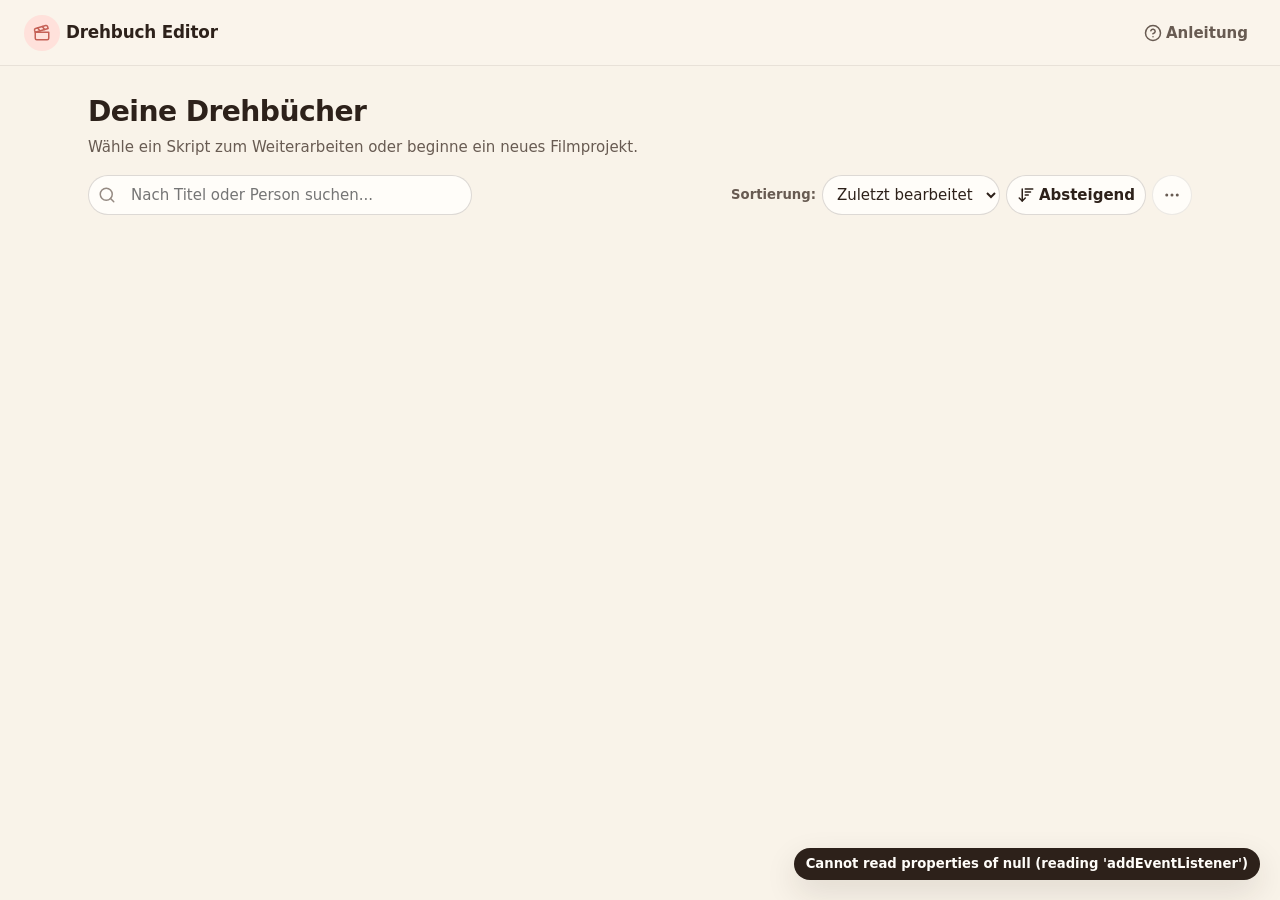
==== commit 80ee4995: "Update index.html" ====
--- a/index.html
+++ b/index.html
@@ -195,7 +195,7 @@
 		</section>
 	</main>
 
-	<!-- <dialog id='onboarding-guide-modal' class='modal-overlay-dialog guide-modal-dialog no-print' aria-labelledby='onboarding-heading'>
+	<!--- <dialog id='onboarding-guide-modal' class='modal-overlay-dialog guide-modal-dialog no-print' aria-labelledby='onboarding-heading'>
 		<div class='modal-card-surface guide-modal-surface'>
 			<div class='onboarding-header-bar'>
 				<div class='onboarding-title-group'>
@@ -312,4 +312,4 @@
 
 	<script type='module' src='./scripts/application-controller.js'></script>
 </body>
-</html>+</html>
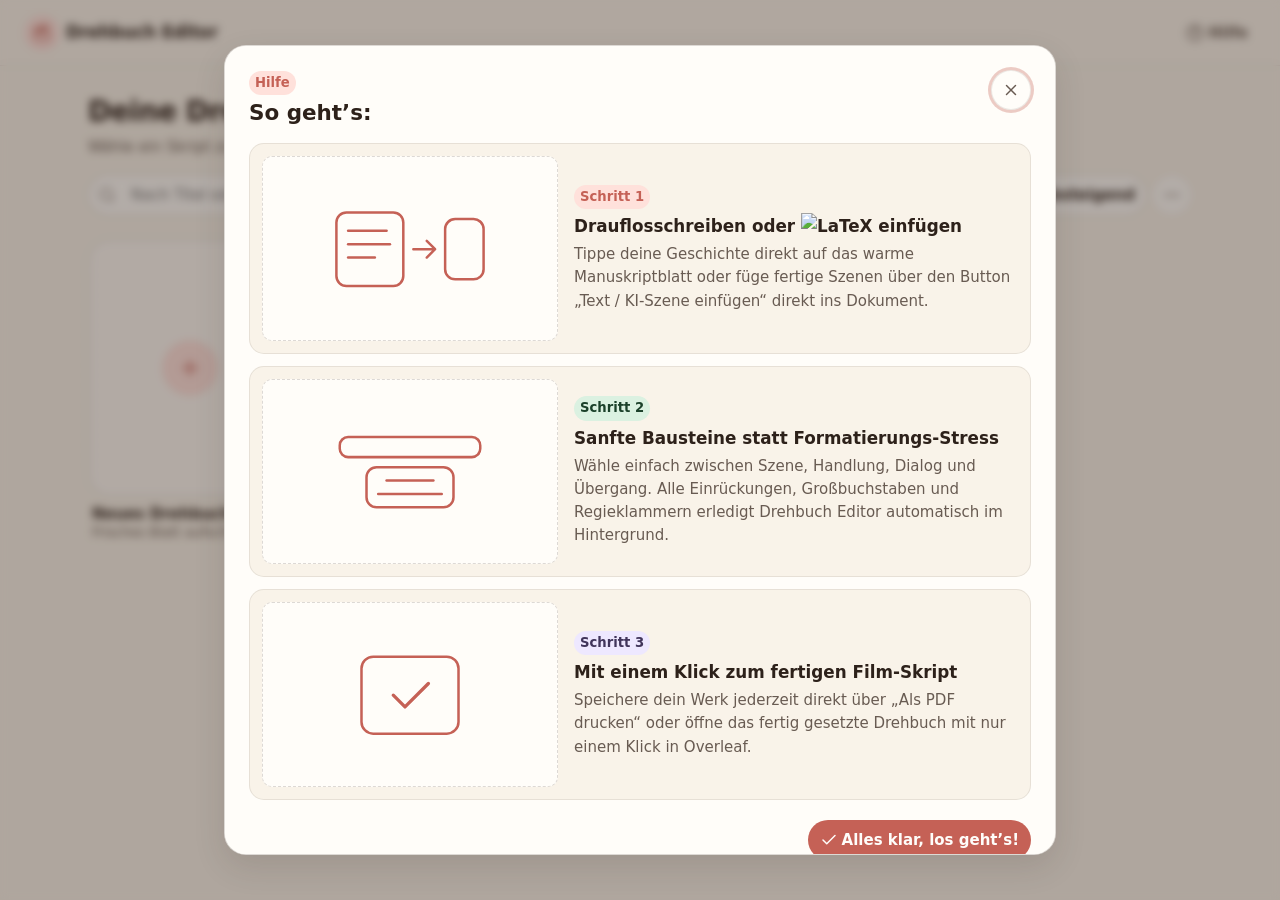
==== commit 86593edb: "Updating onboarding step 1" ====
--- a/index.html
+++ b/index.html
@@ -12,7 +12,7 @@
 
 	<header class='top-navigation-bar no-print' role='banner'>
 		<div class='navigation-left-group'>
-			<button type='button' id='return-to-dashboard-button' class='button-ghost is-hidden' aria-label='Zurück zur Dokumentenübersicht'>
+			<button type='button' id='return-to-dashboard-button' class='button-ghost is-hidden'>
 				<span data-icon-name='arrowLeft' class='icon-slot'></span>
 				<span>Alle Drehbücher</span>
 			</button>
@@ -22,13 +22,13 @@
 				</span>
 				<span class='brand-name'>Drehbuch Editor</span>
 			</div>
-			<span id='save-status-text' class='save-status-pill is-hidden' role='status' aria-live='polite'></span>
+			<span id='save-status-text' class='save-status-pill is-hidden' role='status'></span>
 		</div>
 
 		<div class='navigation-right-group'>
-			<button type='button' id='show-onboarding-guide-button' class='button-ghost' aria-label='Kurzanleitung als Popup öffnen'>
+			<button type='button' id='show-onboarding-guide-button' class='button-ghost'>
 				<span data-icon-name='helpCircle' class='icon-slot'></span>
-				<span class='hide-on-small-mobile'>Anleitung</span>
+				<span class='hide-on-small-mobile'>Hilfe</span>
 			</button>
 
 			<div id='editor-header-toolbar' class='editor-toolbar-actions is-hidden'>
@@ -47,7 +47,7 @@
 						<span>In Overleaf öffnen</span>
 						<span data-icon-name='externalLink' class='icon-slot'></span>
 					</button>
-					<button type='button' id='toggle-export-dropdown-button' class='button-primary split-toggle-part' aria-haspopup='true' aria-expanded='false' aria-label='Weitere Exportformate öffnen'>
+					<button type='button' id='toggle-export-dropdown-button' class='button-primary split-toggle-part'>
 						<span data-icon-name='chevronDown' class='icon-slot'></span>
 					</button>
 					<div id='export-options-dropdown' class='floating-dropdown-menu is-hidden' role='menu'>
@@ -66,7 +66,7 @@
 	</header>
 
 	<main id='main-workspace' class='workspace-shell' tabindex='-1'>
-		<section id='dashboard-view-container' class='dashboard-view no-print' aria-label='Drehbuch-Übersicht'>
+		<section id='dashboard-view-container' class='dashboard-view no-print'>
 			<div class='dashboard-welcome-header'>
 				<div class='dashboard-welcome-text'>
 					<h1 class='dashboard-heading'>Deine Drehbücher</h1>
@@ -76,7 +76,7 @@
 				<div class='dashboard-controls-bar'>
 					<div class='search-input-wrapper'>
 						<span data-icon-name='search' class='icon-slot search-field-icon'></span>
-						<input type='search' id='dashboard-search-field' class='input-control search-field-input' placeholder='Nach Titel oder Person suchen...' aria-label='Drehbücher durchsuchen'>
+						<input type='search' id='dashboard-search-field' class='input-control search-field-input' placeholder='Nach Titel oder Person suchen...'>
 					</div>
 
 					<div class='sorting-controls-group'>
@@ -87,13 +87,13 @@
 							<option value='title'>Alphabetisch</option>
 						</select>
 
-						<button type='button' id='dashboard-sort-direction-button' class='button-secondary' aria-label='Sortierreihenfolge umkehren'>
+						<button type='button' id='dashboard-sort-direction-button' class='button-secondary'>
 							<span data-icon-name='sortDescending' id='sort-direction-icon-slot' class='icon-slot'></span>
 							<span id='sort-direction-label-text' class='hide-on-small-mobile'>Absteigend</span>
 						</button>
 
 						<div class='relative-dropdown-anchor'>
-							<button type='button' id='toggle-backup-dropdown-button' class='button-icon-square' aria-haspopup='true' aria-expanded='false' aria-label='Sicherung verwalten' title='Alle Drehbücher sichern oder laden'>
+							<button type='button' id='toggle-backup-dropdown-button' class='button-icon-square' title='Alle Drehbücher sichern oder laden'>
 								<span data-icon-name='moreHorizontal' class='icon-slot'></span>
 							</button>
 							<div id='backup-dropdown-menu' class='floating-dropdown-menu is-hidden' role='menu'>
@@ -112,10 +112,10 @@
 				</div>
 			</div>
 
-			<div id='documents-grid-list' class='documents-grid-layout' role='list' aria-label='Gespeicherte Drehbücher'></div>
+			<div id='documents-grid-list' class='documents-grid-layout' role='list'></div>
 		</section>
 
-		<section id='editor-view-container' class='editor-view is-hidden' aria-label='Drehbuch-Manuskript'>
+		<section id='editor-view-container' class='editor-view is-hidden'>
 			<div id='printable-cover-page' class='print-only-cover-page'>
 				<div class='print-cover-center'>
 					<h1 id='print-cover-title' class='print-title-heading'></h1>
@@ -127,12 +127,12 @@
 
 			<div class='screenplay-page-sheet'>
 				<header class='manuscript-header-zone no-print'>
-					<input type='text' id='editor-title-field' class='manuscript-title-field' placeholder='Titel deines Drehbuchs' aria-label='Titel des Drehbuchs'>
+					<input type='text' id='editor-title-field' class='manuscript-title-field' placeholder='Titel deines Drehbuchs'>
 
 					<div class='manuscript-byline-row'>
 						<span class='byline-word'>geschrieben von</span>
-						<input type='text' id='editor-author-field' class='manuscript-author-field' placeholder='Dein Name' aria-label='Autorin oder Autor'>
-						<button type='button' id='toggle-cover-settings-button' class='button-subtle-link' aria-expanded='false' aria-controls='cover-settings-panel'>
+						<input type='text' id='editor-author-field' class='manuscript-author-field' placeholder='Dein Name'>
+						<button type='button' id='toggle-cover-settings-button' class='button-subtle-link'>
 							<span data-icon-name='sliders' class='icon-slot'></span>
 							<span>Deckblatt &amp; Extras</span>
 						</button>
@@ -167,12 +167,12 @@
 
 				<div id='fade-in-print-marker' class='manuscript-static-marker'>AUFBLENDE:</div>
 
-				<div id='manuscript-blocks-list' class='manuscript-blocks-stream' role='list' aria-label='Drehbuch-Bausteine'></div>
+				<div id='manuscript-blocks-list' class='manuscript-blocks-stream' role='list'></div>
 
 				<div id='fade-out-print-marker' class='manuscript-static-marker marker-right'>ABBLENDE.</div>
 				<div id='the-end-print-marker' class='manuscript-static-marker marker-center'>ENDE</div>
 
-				<footer class='manuscript-bottom-toolbar no-print' role='toolbar' aria-label='Neuen Baustein am Ende einfügen'>
+				<footer class='manuscript-bottom-toolbar no-print' role='toolbar'>
 					<span class='toolbar-caption'>Neuen Abschnitt anfügen:</span>
 					<button type='button' class='button-pill-add pill-add-scene' data-append-block-type='scene_heading'>
 						<span data-icon-name='plus' class='icon-slot'></span>
@@ -195,14 +195,14 @@
 		</section>
 	</main>
 
-	<!--- <dialog id='onboarding-guide-modal' class='modal-overlay-dialog guide-modal-dialog no-print' aria-labelledby='onboarding-heading'>
+	<dialog id='onboarding-guide-modal' class='modal-overlay-dialog guide-modal-dialog no-print'>
 		<div class='modal-card-surface guide-modal-surface'>
 			<div class='onboarding-header-bar'>
 				<div class='onboarding-title-group'>
-					<span class='onboarding-eyebrow'>Kurzanleitung</span>
-					<h2 id='onboarding-heading' class='onboarding-main-title'>So entsteht dein Drehbuch in 3 einfachen Schritten</h2>
-				</div>
-				<button type='button' id='close-onboarding-guide-button' class='button-icon-square' aria-label='Anleitung schließen'>
+					<span class='onboarding-eyebrow'>Hilfe</span>
+					<h2 id='onboarding-heading' class='onboarding-main-title'>So geht’s:</h2>
+				</div>
+				<button type='button' id='close-onboarding-guide-button' class='button-icon-square'>
 					<span data-icon-name='close' class='icon-slot'></span>
 				</button>
 			</div>
@@ -215,8 +215,8 @@
 					</figure>
 					<div class='onboarding-step-body'>
 						<span class='step-number-badge badge-pastel-peach'>Schritt 1</span>
-						<h3 class='onboarding-step-title'>Drauflosschreiben oder KI-Text einfügen</h3>
-						<p class='onboarding-step-text'>Tippe deine Geschichte direkt auf das warme Manuskriptblatt oder kopiere fertige Szenen aus deinem KI-Chat über den Button „Text / KI-Szene einfügen“ direkt ins Dokument.</p>
+						<h3 class='onboarding-step-title'>Drauflosschreiben oder <img src="https://upload.wikimedia.org/wikipedia/commons/9/92/LaTeX_logo.svg" alt="LaTeX" height="1em"> einfügen</h3>
+						<p class='onboarding-step-text'>Tippe deine Geschichte direkt auf das warme Manuskriptblatt oder füge fertige Szenen über den Button „Text / KI-Szene einfügen“ direkt ins Dokument.</p>
 					</div>
 				</article>
 
@@ -252,13 +252,13 @@
 				</button>
 			</div>
 		</div>
-	</dialog> -->
-
-	<dialog id='import-script-modal' class='modal-overlay-dialog no-print' aria-labelledby='import-modal-title'>
+	</dialog>
+
+	<dialog id='import-script-modal' class='modal-overlay-dialog no-print'>
 		<div class='modal-card-surface'>
 			<div class='modal-header-row'>
 				<h2 id='import-modal-title' class='modal-heading-text'>Szene oder Skript-Text einfügen</h2>
-				<button type='button' id='close-import-modal-button' class='button-icon-square' aria-label='Fenster schließen'>
+				<button type='button' id='close-import-modal-button' class='button-icon-square'>
 					<span data-icon-name='close' class='icon-slot'></span>
 				</button>
 			</div>
@@ -274,7 +274,7 @@
 				</button>
 			</div>
 
-			<textarea id='import-raw-source-textarea' class='textarea-control import-source-textarea' rows='9' placeholder='INNEN CAFÉ AM MORGEN - TAG&#10;&#10;LINA rührt gedankenverloren in ihrem Kakao...&#10;&#10;LINA (leise)&#10;Glaubst du, sie haben uns bemerkt?' aria-label='Einzufügender Drehbuch- oder LaTeX-Text'></textarea>
+			<textarea id='import-raw-source-textarea' class='textarea-control import-source-textarea' rows='9' placeholder='INNEN CAFÉ AM MORGEN - TAG&#10;&#10;LINA rührt gedankenverloren in ihrem Kakao...&#10;&#10;LINA (leise)&#10;Glaubst du, sie haben uns bemerkt?'></textarea>
 
 			<div class='modal-footer-actions'>
 				<label class='checkbox-option-label'>
@@ -308,7 +308,7 @@
 		<textarea name='snip' id='overleaf-snip-code'></textarea>
 	</form>
 
-	<div id='toast-notifications-region' class='toast-stack-region no-print' role='status' aria-live='polite'></div>
+	<div id='toast-notifications-region' class='toast-stack-region no-print' role='status'></div>
 
 	<script type='module' src='./scripts/application-controller.js'></script>
 </body>
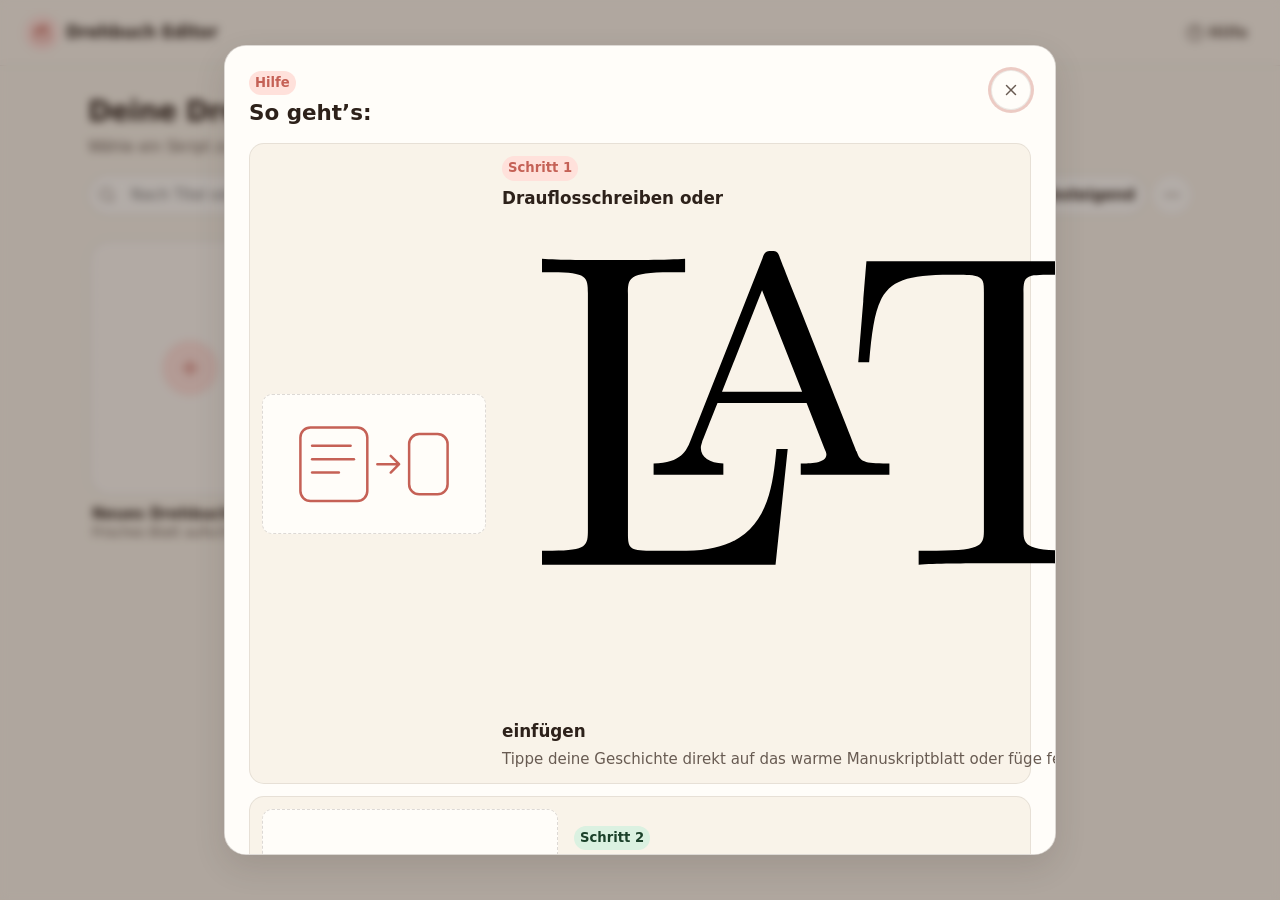
==== commit cd097cef: "Fixed latex logo" ====
--- a/index.html
+++ b/index.html
@@ -215,7 +215,18 @@
 					</figure>
 					<div class='onboarding-step-body'>
 						<span class='step-number-badge badge-pastel-peach'>Schritt 1</span>
-						<h3 class='onboarding-step-title'>Drauflosschreiben oder <img src="https://upload.wikimedia.org/wikipedia/commons/9/92/LaTeX_logo.svg" alt="LaTeX" height="1em"> einfügen</h3>
+						<h3 class='onboarding-step-title'>
+							Drauflosschreiben oder
+							<span class='visually-hidden'>LaTeX</span>
+							<svg height="500" width="1200" xmlns="http://www.w3.org/2000/svg">
+								<path d="m5.46 4.23h-.25c-.1 1.02-.24 2.26-2 2.26h-.81c-.47 0-.49-.07-.49-.4v-5.31c0-.34 0-.48.94-.48h.33v-.3c-.36.03-1.26.03-1.67.03-.39 0-1.17 0-1.51-.03v.3h.23c.77 0 .79.11.79.47v5.25c0 .36-.02.47-.79.47h-.23v.31h5.19z" transform="matrix(45 0 0 45 40 47.65)"/>
+								<path d="m2.81.16c-.04-.12-.06-.16-.19-.16s-.16.04-.2.16l-1.61 4.08c-.07.17-.19.48-.81.48v.25h1.55v-.25c-.31 0-.5-.14-.5-.34 0-.05.01-.07.03-.14 0 0 .34-.86.34-.86h1.98l.4 1.02c.02.04.04.09.04.12 0 .2-.38.2-.57.2v.25h1.97v-.25h-.14c-.47 0-.52-.07-.59-.27 0 0-1.7-4.29-1.7-4.29zm-.4.71.89 2.26h-1.78z" transform="matrix(45 0 0 45 151.6 40)"/>
+								<path d="m6.27 0h-6.09s-.18 2.24-.18 2.24h.24c.14-1.61.29-1.94 1.8-1.94.18 0 .44 0 .54.02.21.04.21.15.21.38v5.25c0 .34 0 .48-1.05.48h-.4v.31c.41-.03 1.42-.03 1.88-.03s1.49 0 1.9.03v-.31h-.4c-1.05 0-1.05-.14-1.05-.48v-5.25c0-.2 0-.34.18-.38.11-.02.38-.02.57-.02 1.5 0 1.65.33 1.79 1.94h.25s-.19-2.24-.19-2.24z" transform="matrix(45 0 0 45 356.35 50.35)"/>
+								<path d="m6.16 4.2h-.25c-.25 1.53-.48 2.26-2.19 2.26h-1.32c-.47 0-.49-.07-.49-.4v-2.66h.89c.97 0 1.08.32 1.08 1.17h.25v-2.64h-.25c0 .85-.11 1.16-1.08 1.16h-.89v-2.39c0-.33.02-.4.49-.4h1.28c1.53 0 1.79.55 1.95 1.94h.25l-.28-2.24h-5.6v.3h.23c.77 0 .79.11.79.47v5.22c0 .36-.02.47-.79.47h-.23v.31h5.74z" transform="matrix(45 0 0 45 602.5 150.25)"/>
+								<path d="m3.76 2.95 1.37-2c.21-.32.55-.64 1.44-.65v-.3h-2.38v.3c.4.01.62.23.62.46 0 .1-.02.12-.09.23 0 0-1.14 1.68-1.14 1.68l-1.28-1.92c-.02-.03-.07-.11-.07-.15 0-.12.22-.29.64-.3v-.3c-.34.03-1.07.03-1.45.03-.31 0-.93-.01-1.3-.03v.3h.19c.55 0 .74.07.93.35 0 0 1.83 2.77 1.83 2.77l-1.63 2.41c-.14.2-.44.66-1.44.66v.31h2.38v-.31c-.46-.01-.63-.28-.63-.46 0-.09.03-.13.1-.24l1.41-2.09 1.58 2.38c.02.04.05.08.05.11 0 .12-.22.29-.65.3v.31c.35-.03 1.08-.03 1.45-.03.42 0 .88.01 1.3.03v-.31h-.19c-.52 0-.73-.05-.94-.36 0 0-2.1-3.18-2.1-3.18z" transform="matrix(45 0 0 45 845.95 47.65)"/>
+							</svg>
+							einfügen
+						</h3>
 						<p class='onboarding-step-text'>Tippe deine Geschichte direkt auf das warme Manuskriptblatt oder füge fertige Szenen über den Button „Text / KI-Szene einfügen“ direkt ins Dokument.</p>
 					</div>
 				</article>
@@ -312,4 +323,4 @@
 
 	<script type='module' src='./scripts/application-controller.js'></script>
 </body>
-</html>
+</html>
--- a/styles/workspace-layout.css
+++ b/styles/workspace-layout.css
@@ -51,6 +51,25 @@
 	stroke-linecap: round;
 	stroke-linejoin: round;
 	fill: none;
+}
+
+.inline-wordmark-logo {
+	display: inline-block;
+	width: auto;
+	height: calc(var(--font-size-base) * 1.05);
+	vertical-align: -0.1875rem;
+	margin-inline: 0.0625rem;
+	color: inherit;
+	fill: currentColor;
+	stroke: none;
+	overflow: visible;
+}
+
+.inline-wordmark-logo path,
+.inline-wordmark-logo polygon,
+.inline-wordmark-logo g {
+	fill: currentColor !important;
+	stroke: none !important;
 }
 
 .skip-link {
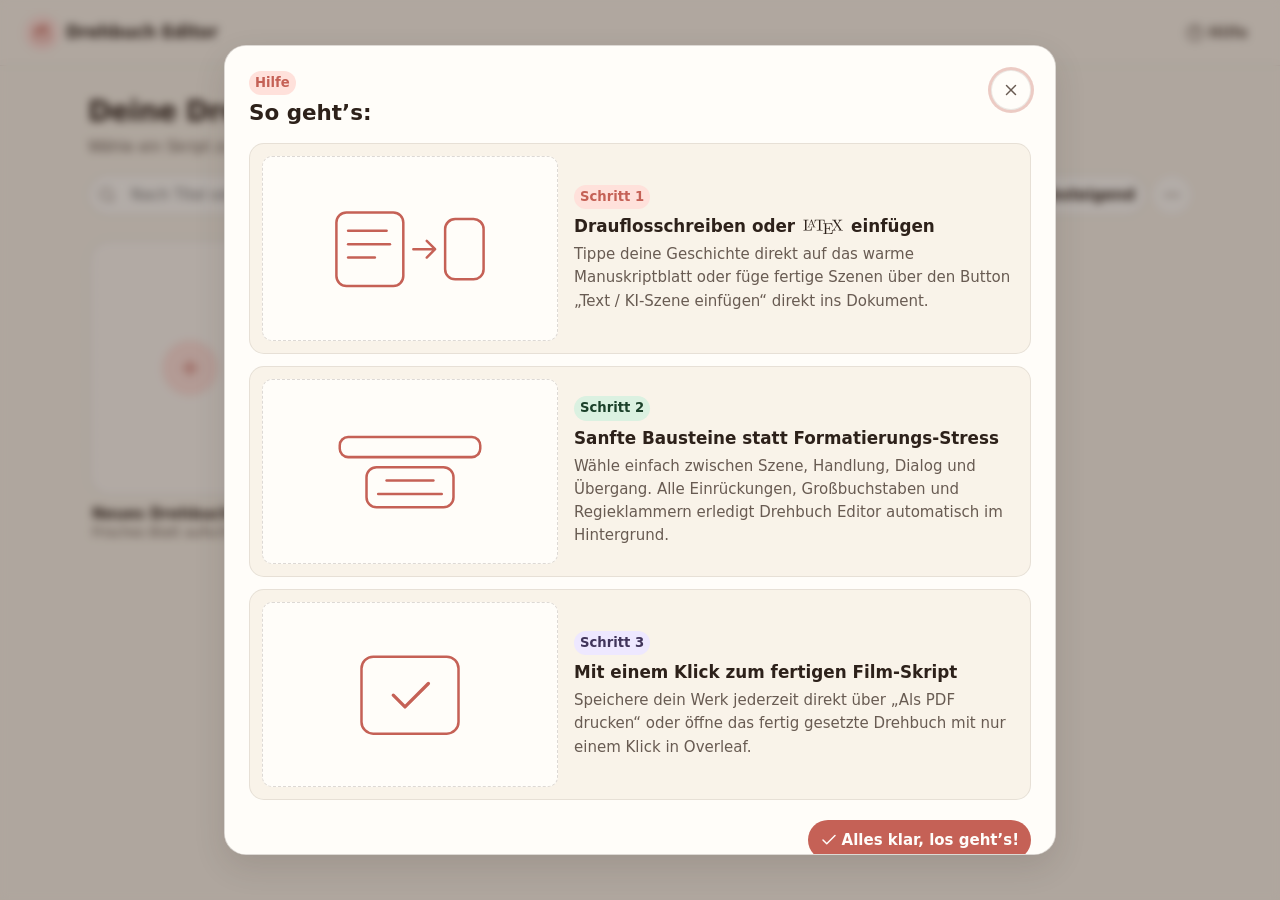
==== commit 718a7d3a: "Latex Logo fix 2" ====
--- a/index.html
+++ b/index.html
@@ -218,7 +218,7 @@
 						<h3 class='onboarding-step-title'>
 							Drauflosschreiben oder
 							<span class='visually-hidden'>LaTeX</span>
-							<svg height="500" width="1200" xmlns="http://www.w3.org/2000/svg">
+							<svg class='inline-wordmark-logo' viewBox='0 0 1200 500' aria-hidden='true' focusable='false'>
 								<path d="m5.46 4.23h-.25c-.1 1.02-.24 2.26-2 2.26h-.81c-.47 0-.49-.07-.49-.4v-5.31c0-.34 0-.48.94-.48h.33v-.3c-.36.03-1.26.03-1.67.03-.39 0-1.17 0-1.51-.03v.3h.23c.77 0 .79.11.79.47v5.25c0 .36-.02.47-.79.47h-.23v.31h5.19z" transform="matrix(45 0 0 45 40 47.65)"/>
 								<path d="m2.81.16c-.04-.12-.06-.16-.19-.16s-.16.04-.2.16l-1.61 4.08c-.07.17-.19.48-.81.48v.25h1.55v-.25c-.31 0-.5-.14-.5-.34 0-.05.01-.07.03-.14 0 0 .34-.86.34-.86h1.98l.4 1.02c.02.04.04.09.04.12 0 .2-.38.2-.57.2v.25h1.97v-.25h-.14c-.47 0-.52-.07-.59-.27 0 0-1.7-4.29-1.7-4.29zm-.4.71.89 2.26h-1.78z" transform="matrix(45 0 0 45 151.6 40)"/>
 								<path d="m6.27 0h-6.09s-.18 2.24-.18 2.24h.24c.14-1.61.29-1.94 1.8-1.94.18 0 .44 0 .54.02.21.04.21.15.21.38v5.25c0 .34 0 .48-1.05.48h-.4v.31c.41-.03 1.42-.03 1.88-.03s1.49 0 1.9.03v-.31h-.4c-1.05 0-1.05-.14-1.05-.48v-5.25c0-.2 0-.34.18-.38.11-.02.38-.02.57-.02 1.5 0 1.65.33 1.79 1.94h.25s-.19-2.24-.19-2.24z" transform="matrix(45 0 0 45 356.35 50.35)"/>
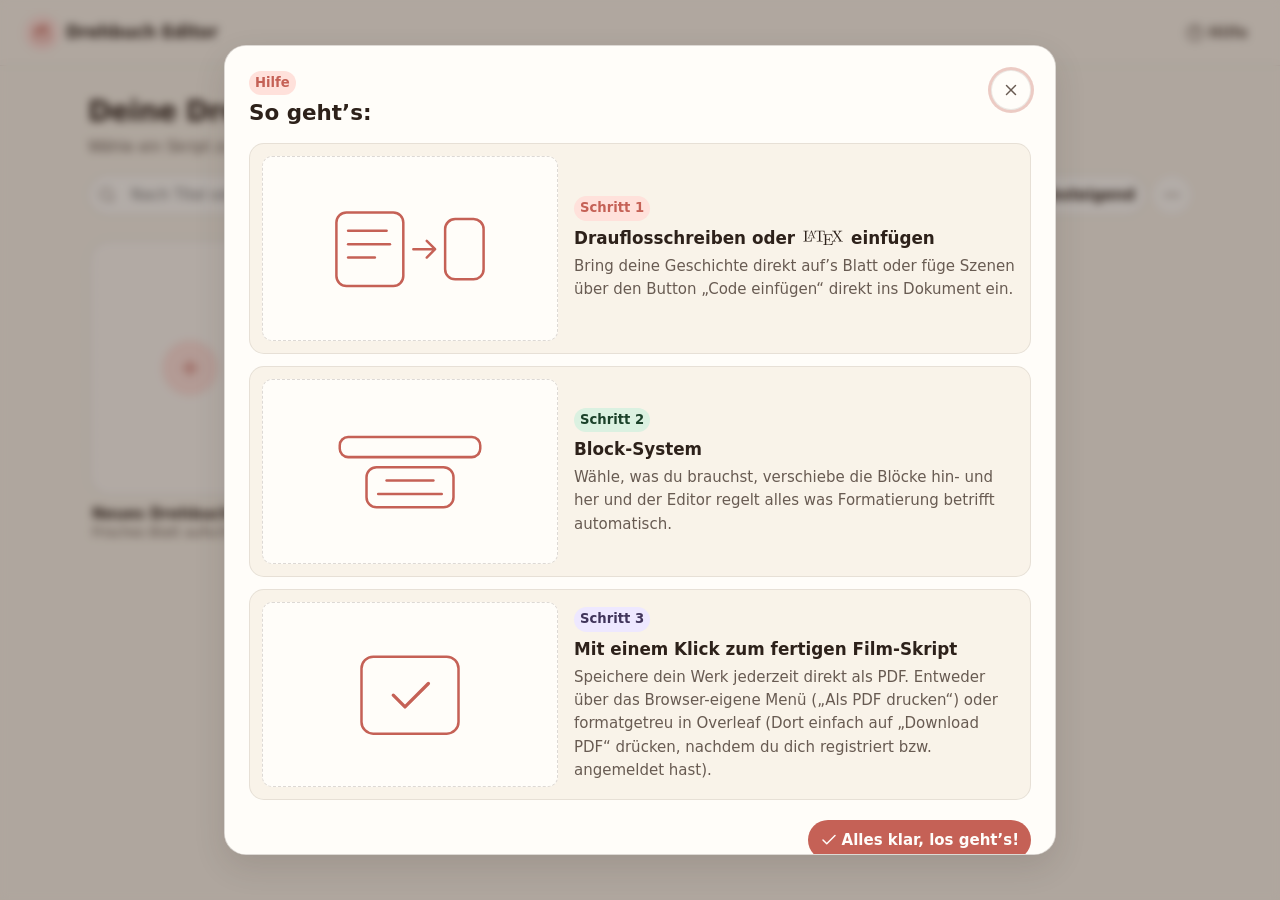
==== commit bfd4bfa7: "Onboarding improved (No screenshots yet)" ====
--- a/index.html
+++ b/index.html
@@ -210,7 +210,7 @@
 			<div class='onboarding-steps-list'>
 				<article class='onboarding-step-card'>
 					<figure class='onboarding-image-frame'>
-						<img src='' alt='Screenshot zu Schritt 1: Ideen frei tippen oder KI-Szenen einfügen' class='onboarding-custom-image is-hidden' data-onboarding-image-slot='step-one'>
+						<img src='' alt='Illustration' class='onboarding-custom-image is-hidden' data-onboarding-image-slot='step-one'>
 						<div class='onboarding-vector-fallback' data-illustration-slot='stepOneIllustration'></div>
 					</figure>
 					<div class='onboarding-step-body'>
@@ -227,31 +227,31 @@
 							</svg>
 							einfügen
 						</h3>
-						<p class='onboarding-step-text'>Tippe deine Geschichte direkt auf das warme Manuskriptblatt oder füge fertige Szenen über den Button „Text / KI-Szene einfügen“ direkt ins Dokument.</p>
+						<p class='onboarding-step-text'>Bring deine Geschichte direkt auf’s Blatt oder füge Szenen über den Button „Code einfügen“ direkt ins Dokument ein.</p>
 					</div>
 				</article>
 
 				<article class='onboarding-step-card'>
 					<figure class='onboarding-image-frame'>
-						<img src='' alt='Screenshot zu Schritt 2: Farbige Bausteine für Szene, Handlung und Dialog wählen' class='onboarding-custom-image is-hidden' data-onboarding-image-slot='step-two'>
+						<img src='' alt='Illustration' class='onboarding-custom-image is-hidden' data-onboarding-image-slot='step-two'>
 						<div class='onboarding-vector-fallback' data-illustration-slot='stepTwoIllustration'></div>
 					</figure>
 					<div class='onboarding-step-body'>
 						<span class='step-number-badge badge-pastel-sage'>Schritt 2</span>
-						<h3 class='onboarding-step-title'>Sanfte Bausteine statt Formatierungs-Stress</h3>
-						<p class='onboarding-step-text'>Wähle einfach zwischen Szene, Handlung, Dialog und Übergang. Alle Einrückungen, Großbuchstaben und Regieklammern erledigt Drehbuch Editor automatisch im Hintergrund.</p>
+						<h3 class='onboarding-step-title'>Block-System</h3>
+						<p class='onboarding-step-text'>Wähle, was du brauchst, verschiebe die Blöcke hin- und her und der Editor regelt alles was Formatierung betrifft automatisch.</p>
 					</div>
 				</article>
 
 				<article class='onboarding-step-card'>
 					<figure class='onboarding-image-frame'>
-						<img src='' alt='Screenshot zu Schritt 3: Sofort als PDF drucken oder in Overleaf öffnen' class='onboarding-custom-image is-hidden' data-onboarding-image-slot='step-three'>
+						<img src='' alt='Illustration' class='onboarding-custom-image is-hidden' data-onboarding-image-slot='step-three'>
 						<div class='onboarding-vector-fallback' data-illustration-slot='stepThreeIllustration'></div>
 					</figure>
 					<div class='onboarding-step-body'>
 						<span class='step-number-badge badge-pastel-lavender'>Schritt 3</span>
 						<h3 class='onboarding-step-title'>Mit einem Klick zum fertigen Film-Skript</h3>
-						<p class='onboarding-step-text'>Speichere dein Werk jederzeit direkt über „Als PDF drucken“ oder öffne das fertig gesetzte Drehbuch mit nur einem Klick in Overleaf.</p>
+						<p class='onboarding-step-text'>Speichere dein Werk jederzeit direkt als PDF. Entweder über das Browser-eigene Menü („Als PDF drucken“) oder formatgetreu in Overleaf (Dort einfach auf „Download PDF“ drücken, nachdem du dich registriert bzw. angemeldet hast).</p>
 					</div>
 				</article>
 			</div>
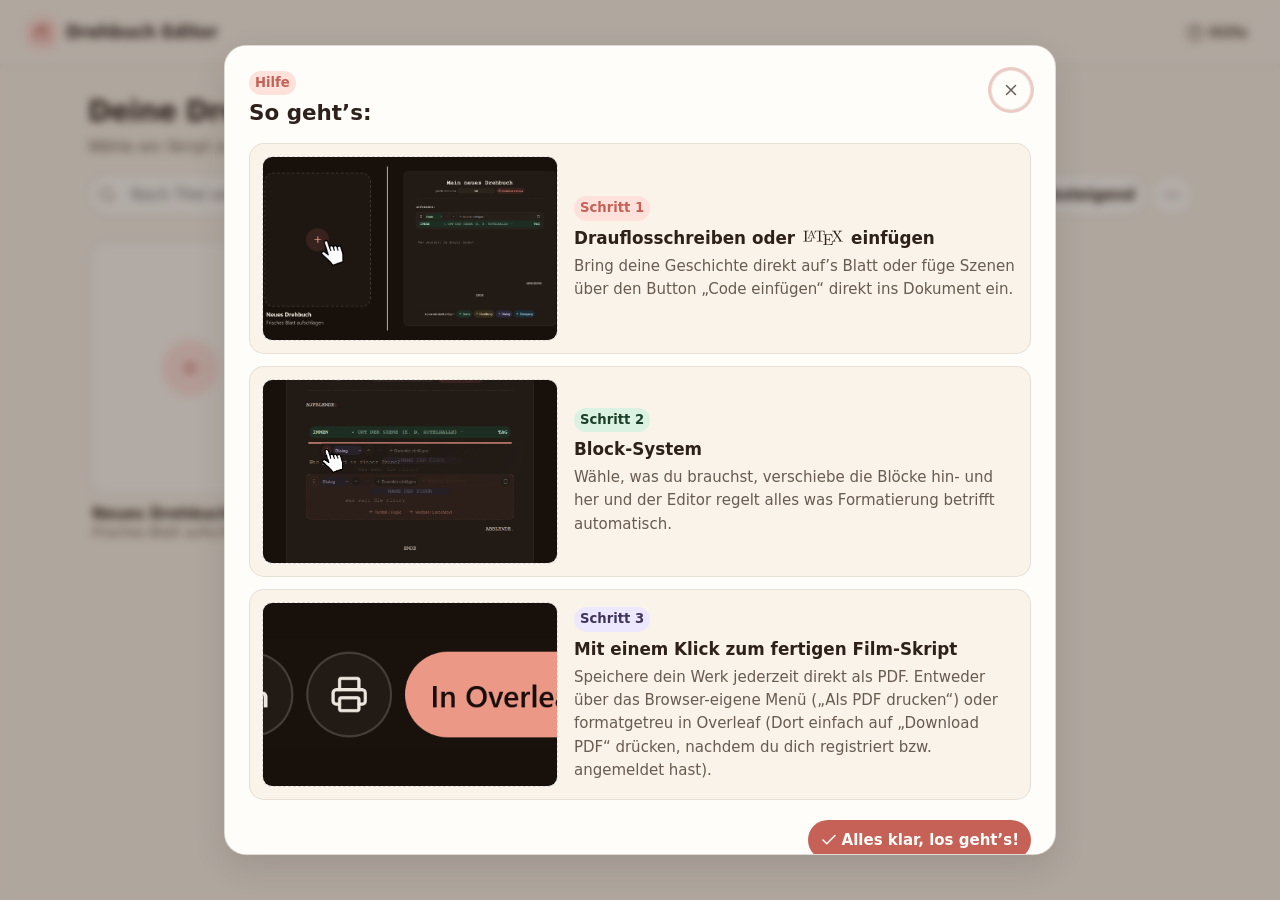
==== commit bfcdf799: "Onboarding Screenshots" ====
--- a/index.html
+++ b/index.html
@@ -210,7 +210,7 @@
 			<div class='onboarding-steps-list'>
 				<article class='onboarding-step-card'>
 					<figure class='onboarding-image-frame'>
-						<img src='' alt='Illustration' class='onboarding-custom-image is-hidden' data-onboarding-image-slot='step-one'>
+						<img src='images/onboarding_step_1_screenshot.png' alt='Illustration' class='onboarding-custom-image is-hidden' data-onboarding-image-slot='step-one'>
 						<div class='onboarding-vector-fallback' data-illustration-slot='stepOneIllustration'></div>
 					</figure>
 					<div class='onboarding-step-body'>
@@ -233,7 +233,7 @@
 
 				<article class='onboarding-step-card'>
 					<figure class='onboarding-image-frame'>
-						<img src='' alt='Illustration' class='onboarding-custom-image is-hidden' data-onboarding-image-slot='step-two'>
+						<img src='images/onboarding_step_2_screenshot.png' alt='Illustration' class='onboarding-custom-image is-hidden' data-onboarding-image-slot='step-two'>
 						<div class='onboarding-vector-fallback' data-illustration-slot='stepTwoIllustration'></div>
 					</figure>
 					<div class='onboarding-step-body'>
@@ -245,7 +245,7 @@
 
 				<article class='onboarding-step-card'>
 					<figure class='onboarding-image-frame'>
-						<img src='' alt='Illustration' class='onboarding-custom-image is-hidden' data-onboarding-image-slot='step-three'>
+						<img src='images/onboarding_step_3_screenshot.png' alt='Illustration' class='onboarding-custom-image is-hidden' data-onboarding-image-slot='step-three'>
 						<div class='onboarding-vector-fallback' data-illustration-slot='stepThreeIllustration'></div>
 					</figure>
 					<div class='onboarding-step-body'>
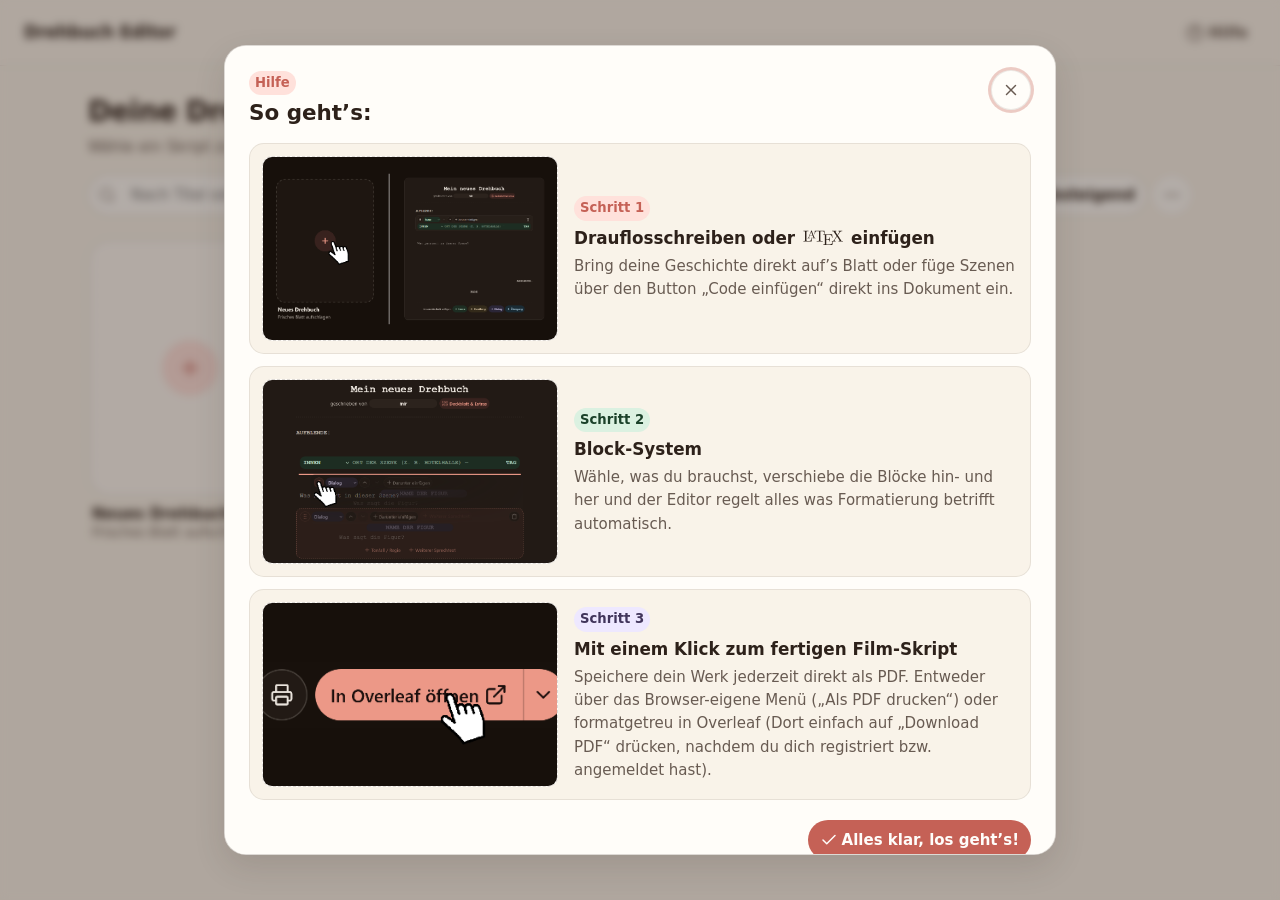
==== commit 653070d3: "Update index.html" ====
--- a/index.html
+++ b/index.html
@@ -17,9 +17,6 @@
 				<span>Alle Drehbücher</span>
 			</button>
 			<div id='brand-header-title' class='brand-identity'>
-				<span class='brand-badge-circle'>
-					<span data-icon-name='clapperboard' class='icon-slot brand-icon'></span>
-				</span>
 				<span class='brand-name'>Drehbuch Editor</span>
 			</div>
 			<span id='save-status-text' class='save-status-pill is-hidden' role='status'></span>
@@ -323,4 +320,4 @@
 
 	<script type='module' src='./scripts/application-controller.js'></script>
 </body>
-</html>+</html>
